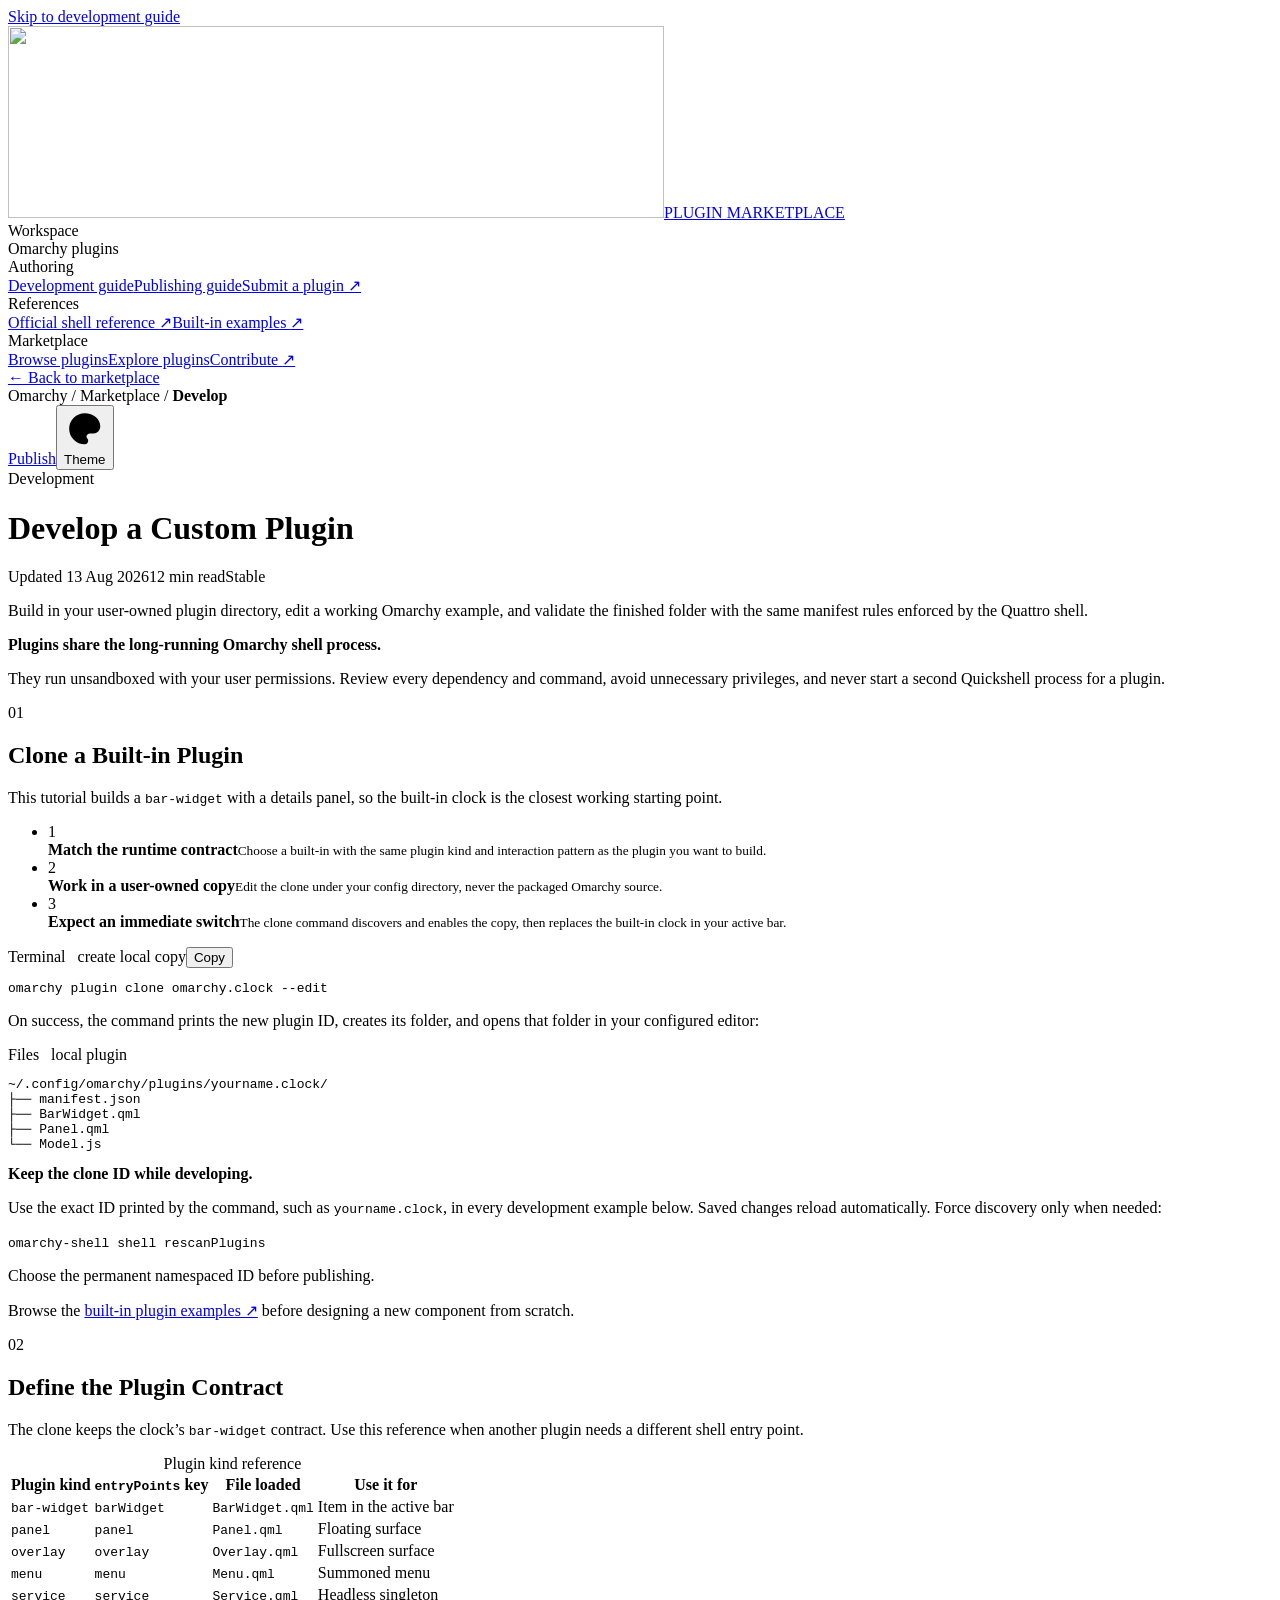
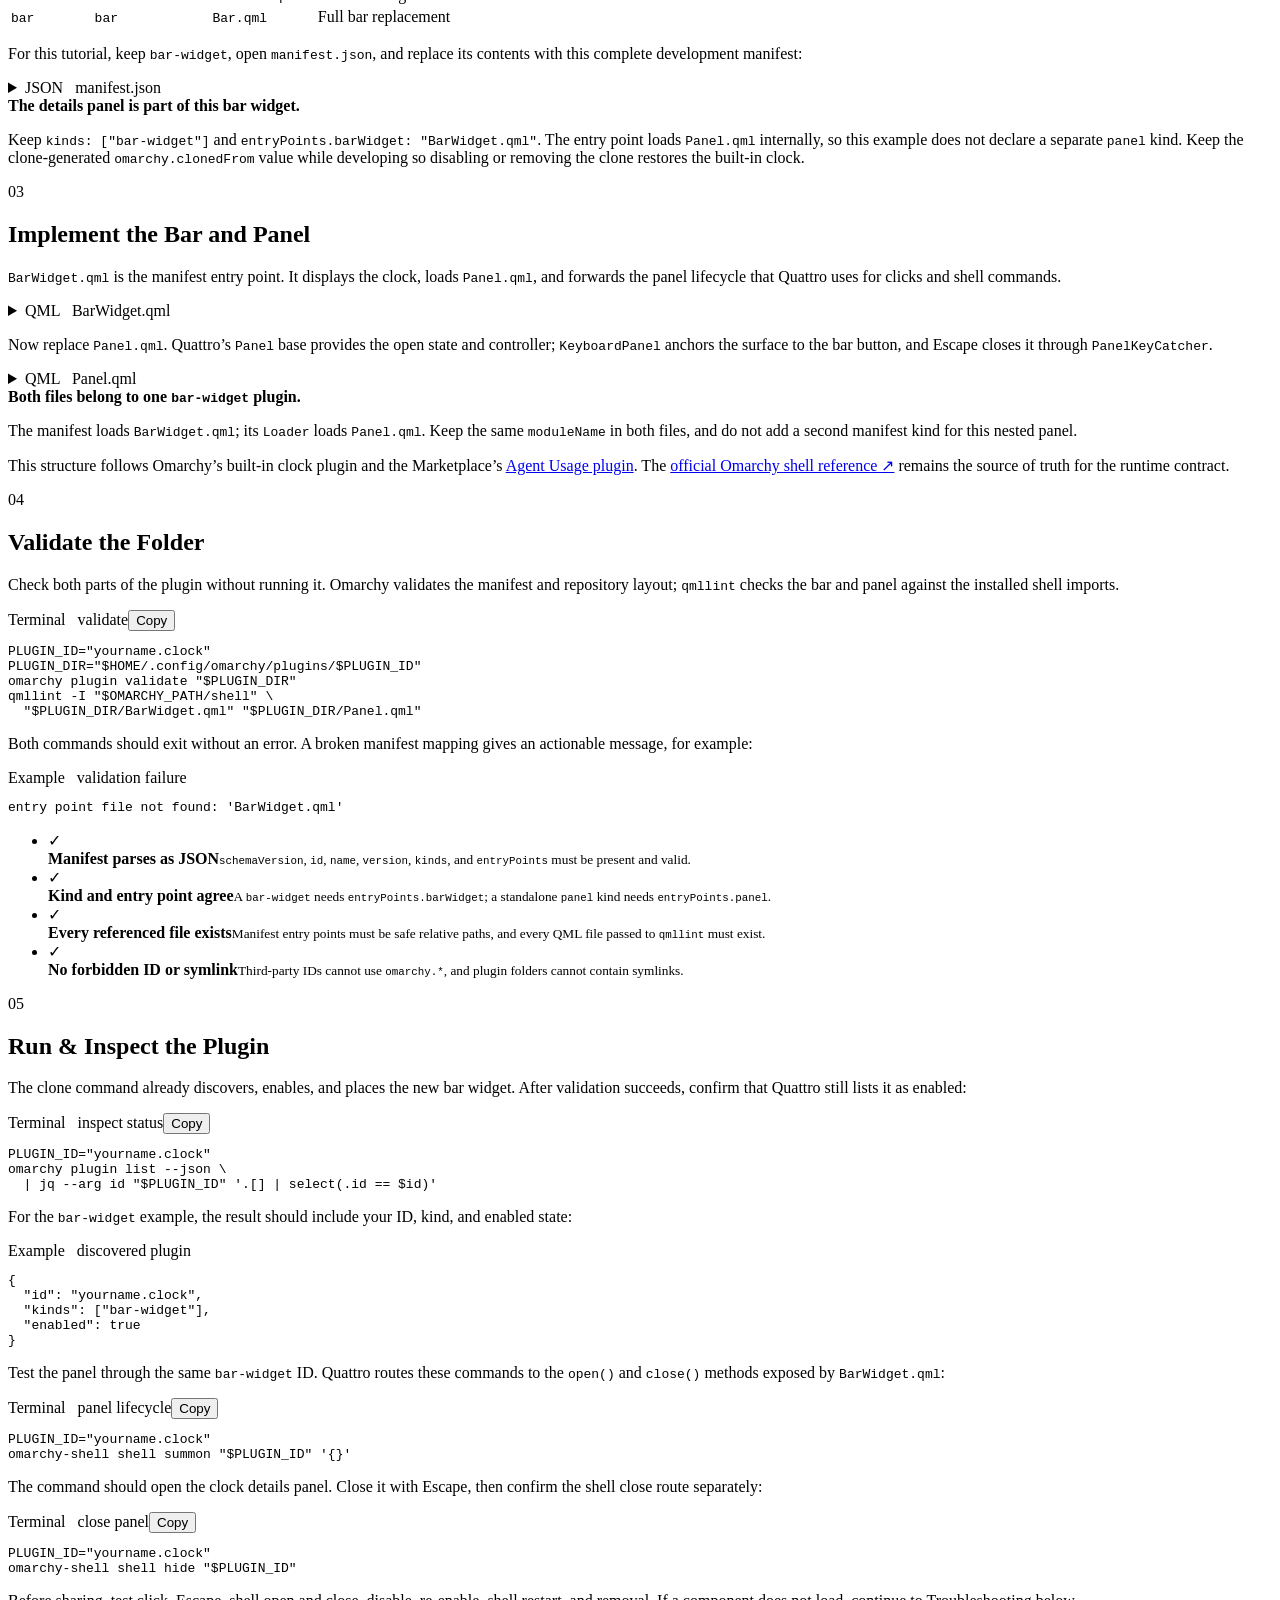
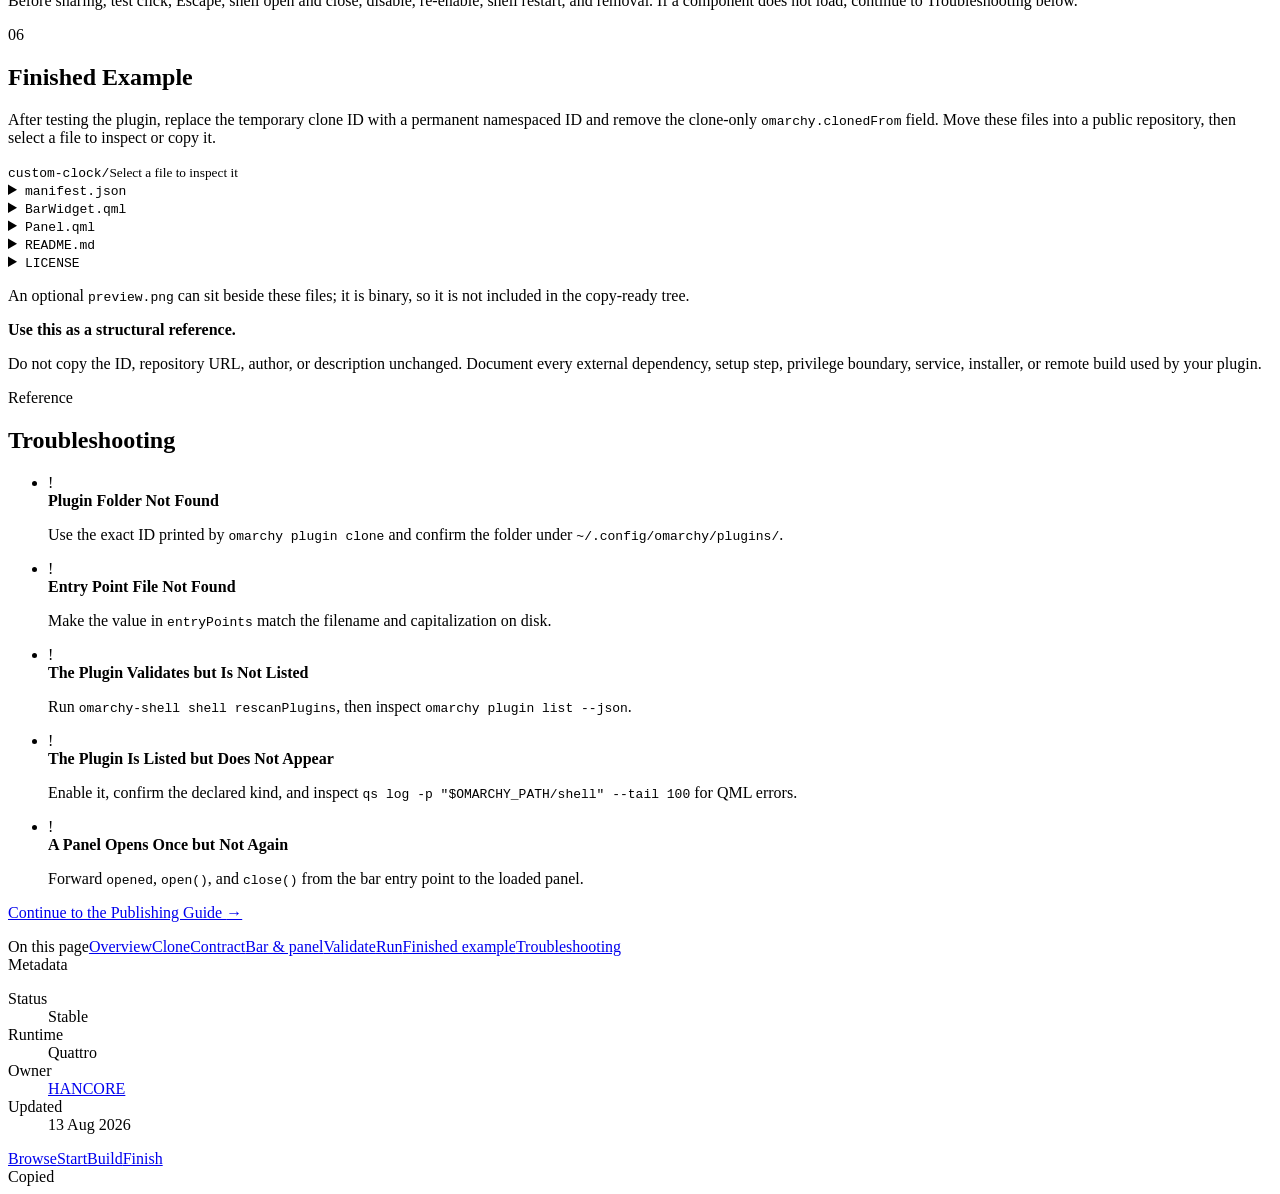
==== site/develop.html @ 77449db1 "Address review and validation issues for PR #13359" ====
<!doctype html>
<html lang="en" data-theme="dark">
  <head>
    <meta charset="UTF-8"><meta name="viewport" content="width=device-width, initial-scale=1.0">
    <meta name="description" content="Develop and test a custom Omarchy Quattro plugin locally.">
    <meta name="theme-color" content="#000000">
    <title>Develop a Plugin | Omarchy Plugins</title>
    <link rel="icon" href="favicon.svg?v=20260728-9" type="image/svg+xml"><link rel="stylesheet" href="assets/css/style.css?v=20261103-01">
    <script>(function(){var t=null;try{t=localStorage.getItem("omarchy-theme")}catch(e){}document.documentElement.dataset.theme=/^[a-z0-9-]{1,32}$/.test(t||"")?t:"dark";})();</script>
  </head>
  <body>
    <a class="skip-link" href="#main-content">Skip to development guide</a>
    <div class="app-shell">
      <aside class="left-sidebar">
        <div class="sidebar-brand">
          <a href="index.html" aria-label="Omarchy Plugin Marketplace home"><img src="assets/img/omarchy-wordmark.png" alt="" width="656" height="192"><span>PLUGIN MARKETPLACE</span></a>
        </div>
        <div class="sidebar-section"><span class="label">Workspace</span><div class="workspace-select"><span class="workspace-dot" aria-hidden="true"></span>Omarchy plugins</div></div>
        <div class="sidebar-group"><div class="sidebar-group-title">Authoring</div><a class="sidebar-link active" href="develop.html" aria-current="page">Development guide</a><a class="sidebar-link" href="publish.html">Publishing guide</a><a class="sidebar-link" href="https://github.com/omacom/omarchy-plugin-marketplace/issues/new?template=submit-plugin.yml" target="_blank" rel="noreferrer">Submit a plugin <span aria-hidden="true">↗</span></a></div>
        <div class="sidebar-group"><div class="sidebar-group-title">References</div><a class="sidebar-link" href="https://github.com/omacom/omarchy/blob/quattro/shell/README.md" target="_blank" rel="noreferrer">Official shell reference <span aria-hidden="true">↗</span></a><a class="sidebar-link" href="https://github.com/omacom/omarchy/tree/quattro/shell/plugins" target="_blank" rel="noreferrer">Built-in examples <span aria-hidden="true">↗</span></a></div>
        <div class="sidebar-group"><div class="sidebar-group-title">Marketplace</div><a class="sidebar-link" href="index.html#catalog">Browse plugins</a><a class="sidebar-link" href="explore.html">Explore plugins</a><a class="sidebar-link" href="https://github.com/omacom/omarchy-plugin-marketplace" target="_blank" rel="noreferrer">Contribute <span aria-hidden="true">↗</span></a></div>
        <div class="sidebar-bottom"><a class="sidebar-link" href="index.html">← Back to marketplace</a></div>
      </aside>
      <div class="center-panel">
        <header class="doc-topbar"><div class="crumbs"><span>Omarchy / Marketplace / </span><b>Develop</b></div><div class="top-actions"><a class="square-action desktop-only" href="publish.html">Publish</a><button class="square-action theme-toggle" type="button" aria-label="Choose color theme"><svg class="palette-icon" viewBox="0 0 24 24" aria-hidden="true"><path d="M12 3a9 9 0 1 0 0 18c1.2 0 2-.9 2-2 0-.5-.2-1-.5-1.3-.3-.4-.5-.8-.5-1.2 0-1 .9-1.8 2-1.8H17a4 4 0 0 0 4-4c0-4.4-4-7.7-9-7.7Z"/><circle cx="7.5" cy="11" r="1.3"/><circle cx="10.5" cy="7" r="1.3"/><circle cx="15" cy="7.5" r="1.3"/></svg><span class="theme-toggle-label">Theme</span></button></div></header>
        <main id="main-content" class="page-content development-guide" tabindex="-1">
          <header class="page-header" id="overview"><div class="page-eyebrow">Development</div><h1>Develop a Custom Plugin</h1><div class="page-meta"><span><time datetime="2026-08-13">Updated 13 Aug 2026</time></span><span>12 min read</span><span class="status"><i class="status-dot" aria-hidden="true"></i>Stable</span></div></header>
          <p class="intro">Build in your user-owned plugin directory, edit a working Omarchy example, and validate the finished folder with the same manifest rules enforced by the Quattro shell.</p>
          <div class="callout"><strong>Plugins share the long-running Omarchy shell process.</strong><p>They run unsandboxed with your user permissions. Review every dependency and command, avoid unnecessary privileges, and never start a second Quickshell process for a plugin.</p></div>

          <section class="docs-section" id="start"><span class="step-number">01</span><h2>Clone a Built-in Plugin</h2><p>This tutorial builds a <code class="inline-code" translate="no">bar-widget</code> with a details panel, so the built-in clock is the closest working starting point.</p>
            <ul class="check-list"><li><span aria-hidden="true">1</span><div><strong>Match the runtime contract</strong><small>Choose a built-in with the same plugin kind and interaction pattern as the plugin you want to build.</small></div></li><li><span aria-hidden="true">2</span><div><strong>Work in a user-owned copy</strong><small>Edit the clone under your config directory, never the packaged Omarchy source.</small></div></li><li><span aria-hidden="true">3</span><div><strong>Expect an immediate switch</strong><small>The clone command discovers and enables the copy, then replaces the built-in clock in your active bar.</small></div></li></ul>
            <div class="code-block"><div class="code-head"><span>Terminal &nbsp; create local copy</span><button class="copy-button" type="button" aria-label="Copy clone command" data-copy="omarchy plugin clone omarchy.clock --edit"><span>Copy</span></button></div><pre><code>omarchy plugin clone omarchy.clock --edit</code></pre></div>
            <p>On success, the command prints the new plugin ID, creates its folder, and opens that folder in your configured editor:</p>
            <div class="code-block"><div class="code-head"><span>Files &nbsp; local plugin</span></div><pre><code>~/.config/omarchy/plugins/yourname.clock/
├── manifest.json
├── BarWidget.qml
├── Panel.qml
└── Model.js</code></pre></div>
            <div class="callout"><strong>Keep the clone ID while developing.</strong><p>Use the exact ID printed by the command, such as <code class="inline-code" translate="no">yourname.clock</code>, in every development example below. Saved changes reload automatically. Force discovery only when needed:</p><code class="inline-code callout-command" translate="no" tabindex="0" role="region" aria-label="Plugin discovery command">omarchy-shell shell rescanPlugins</code><p>Choose the permanent namespaced ID before publishing.</p></div>
            <p class="official-reference">Browse the <a href="https://github.com/omacom/omarchy/tree/quattro/shell/plugins" target="_blank" rel="noreferrer">built-in plugin examples ↗</a> before designing a new component from scratch.</p>
          </section>

          <section class="docs-section" id="contract"><span class="step-number">02</span><h2>Define the Plugin Contract</h2><p>The clone keeps the clock’s <code class="inline-code" translate="no">bar-widget</code> contract. Use this reference when another plugin needs a different shell entry point.</p>
            <div class="kind-reference" tabindex="0" role="region" aria-labelledby="kind-reference-title">
              <table>
                <caption class="sr-only" id="kind-reference-title">Plugin kind reference</caption>
                <thead><tr><th scope="col">Plugin kind</th><th scope="col"><code>entryPoints</code> key</th><th scope="col">File loaded</th><th scope="col">Use it for</th></tr></thead>
                <tbody>
                  <tr><td><code>bar-widget</code></td><td><code>barWidget</code></td><td><code>BarWidget.qml</code></td><td>Item in the active bar</td></tr>
                  <tr><td><code>panel</code></td><td><code>panel</code></td><td><code>Panel.qml</code></td><td>Floating surface</td></tr>
                  <tr><td><code>overlay</code></td><td><code>overlay</code></td><td><code>Overlay.qml</code></td><td>Fullscreen surface</td></tr>
                  <tr><td><code>menu</code></td><td><code>menu</code></td><td><code>Menu.qml</code></td><td>Summoned menu</td></tr>
                  <tr><td><code>service</code></td><td><code>service</code></td><td><code>Service.qml</code></td><td>Headless singleton</td></tr>
                  <tr><td><code>bar</code></td><td><code>bar</code></td><td><code>Bar.qml</code></td><td>Full bar replacement</td></tr>
                </tbody>
              </table>
            </div>
            <p>For this tutorial, keep <code class="inline-code" translate="no">bar-widget</code>, open <code class="inline-code" translate="no">manifest.json</code>, and replace its contents with this complete development manifest:</p>
            <details class="manifest-reference development-example">
              <summary><span>JSON &nbsp; manifest.json</span></summary>
              <div class="code-block"><div class="code-head"><span>JSON &nbsp; manifest.json</span><button class="copy-button" type="button" aria-label="Copy development manifest.json" data-copy='{"schemaVersion":1,"id":"yourname.clock","name":"Custom Clock","version":"1.0.0","author":"Your name","license":"MIT","description":"A small clock with a details panel for the Omarchy bar.","kinds":["bar-widget"],"entryPoints":{"barWidget":"BarWidget.qml"},"barWidget":{"displayName":"Custom Clock","category":"Time","allowMultiple":false,"defaultSection":"center"},"omarchy":{"clonedFrom":"omarchy.clock"}}'><span>Copy</span></button></div><pre><code>{
  <span class="syntax-key">"schemaVersion"</span>: <span class="syntax-number">1</span>,
  <span class="syntax-key">"id"</span>: <span class="syntax-string">"yourname.clock"</span>,
  <span class="syntax-key">"name"</span>: <span class="syntax-string">"Custom Clock"</span>,
  <span class="syntax-key">"version"</span>: <span class="syntax-string">"1.0.0"</span>,
  <span class="syntax-key">"author"</span>: <span class="syntax-string">"Your name"</span>,
  <span class="syntax-key">"license"</span>: <span class="syntax-string">"MIT"</span>,
  <span class="syntax-key">"description"</span>: <span class="syntax-string">"A small clock with a details panel for the Omarchy bar."</span>,
  <span class="syntax-key">"kinds"</span>: [<span class="syntax-string">"bar-widget"</span>],
  <span class="syntax-key">"entryPoints"</span>: { <span class="syntax-key">"barWidget"</span>: <span class="syntax-string">"BarWidget.qml"</span> },
  <span class="syntax-key">"barWidget"</span>: {
    <span class="syntax-key">"displayName"</span>: <span class="syntax-string">"Custom Clock"</span>,
    <span class="syntax-key">"category"</span>: <span class="syntax-string">"Time"</span>,
    <span class="syntax-key">"allowMultiple"</span>: <span class="syntax-number">false</span>,
    <span class="syntax-key">"defaultSection"</span>: <span class="syntax-string">"center"</span>
  },
  <span class="syntax-key">"omarchy"</span>: { <span class="syntax-key">"clonedFrom"</span>: <span class="syntax-string">"omarchy.clock"</span> }
}</code></pre></div>
            </details>
            <div class="callout"><strong>The details panel is part of this bar widget.</strong><p>Keep <code class="inline-code" translate="no">kinds: ["bar-widget"]</code> and <code class="inline-code" translate="no">entryPoints.barWidget: "BarWidget.qml"</code>. The entry point loads <code class="inline-code" translate="no">Panel.qml</code> internally, so this example does not declare a separate <code class="inline-code" translate="no">panel</code> kind. Keep the clone-generated <code class="inline-code" translate="no">omarchy.clonedFrom</code> value while developing so disabling or removing the clone restores the built-in clock.</p></div>
          </section>

          <section class="docs-section" id="entry-point"><span class="step-number">03</span><h2>Implement the Bar and Panel</h2><p><code class="inline-code" translate="no">BarWidget.qml</code> is the manifest entry point. It displays the clock, loads <code class="inline-code" translate="no">Panel.qml</code>, and forwards the panel lifecycle that Quattro uses for clicks and shell commands.</p>
            <details class="manifest-reference development-example">
              <summary><span>QML &nbsp; BarWidget.qml</span></summary>
              <div class="code-block"><div class="code-head"><span>QML &nbsp; BarWidget.qml</span><button class="copy-button" type="button" aria-label="Copy development BarWidget.qml" data-copy='import QtQuick&#10;import Quickshell&#10;import qs.Ui&#10;&#10;BarWidget {&#10;  id: root&#10;  moduleName: &quot;yourname.clock&quot;&#10;&#10;  readonly property bool opened: panelLoader.item&#10;    ? panelLoader.item.opened === true&#10;    : false&#10;  readonly property bool popoutSwitchClosing: panelLoader.item&#10;    ? panelLoader.item.popoutSwitchClosing === true&#10;    : false&#10;&#10;  function open() {&#10;    if (panelLoader.item) panelLoader.item.open()&#10;  }&#10;&#10;  function close() {&#10;    if (panelLoader.item) panelLoader.item.close()&#10;  }&#10;&#10;  function toggle() {&#10;    if (panelLoader.item) panelLoader.item.toggle()&#10;  }&#10;&#10;  function closeForPopoutSwitch() {&#10;    if (panelLoader.item) panelLoader.item.closeForPopoutSwitch()&#10;  }&#10;&#10;  function injectPanel() {&#10;    if (!panelLoader.item) return&#10;    panelLoader.item.bar = root.bar&#10;    panelLoader.item.anchorItem = button&#10;    panelLoader.item.hostWidget = root&#10;  }&#10;&#10;  implicitWidth: button.implicitWidth&#10;  implicitHeight: button.implicitHeight&#10;&#10;  onBarChanged: injectPanel()&#10;&#10;  SystemClock {&#10;    id: clock&#10;    precision: SystemClock.Minutes&#10;  }&#10;&#10;  Loader {&#10;    id: panelLoader&#10;    active: true&#10;    source: Qt.resolvedUrl(&quot;Panel.qml&quot;)&#10;    visible: false&#10;    onLoaded: {&#10;      root.injectPanel()&#10;      Qt.callLater(root.injectPanel)&#10;    }&#10;  }&#10;&#10;  WidgetButton {&#10;    id: button&#10;    anchors.fill: parent&#10;    bar: root.bar&#10;    text: Qt.formatTime(clock.date, &quot;HH:mm&quot;)&#10;    tooltipText: &quot;Open Custom Clock&quot;&#10;    onPressed: function(buttonCode) {&#10;      if (buttonCode === Qt.LeftButton) root.toggle()&#10;    }&#10;  }&#10;}'><span>Copy</span></button></div><pre><code><span class="syntax-key">import</span> QtQuick
<span class="syntax-key">import</span> Quickshell
<span class="syntax-key">import</span> qs.Ui

BarWidget {
  id: root
  moduleName: <span class="syntax-string">&quot;yourname.clock&quot;</span>

  <span class="syntax-key">readonly</span> <span class="syntax-key">property</span> bool opened: panelLoader.item
    ? panelLoader.item.opened === <span class="syntax-key">true</span>
    : <span class="syntax-key">false</span>
  <span class="syntax-key">readonly</span> <span class="syntax-key">property</span> bool popoutSwitchClosing: panelLoader.item
    ? panelLoader.item.popoutSwitchClosing === <span class="syntax-key">true</span>
    : <span class="syntax-key">false</span>

  <span class="syntax-key">function</span> open() {
    <span class="syntax-key">if</span> (panelLoader.item) panelLoader.item.open()
  }

  <span class="syntax-key">function</span> close() {
    <span class="syntax-key">if</span> (panelLoader.item) panelLoader.item.close()
  }

  <span class="syntax-key">function</span> toggle() {
    <span class="syntax-key">if</span> (panelLoader.item) panelLoader.item.toggle()
  }

  <span class="syntax-key">function</span> closeForPopoutSwitch() {
    <span class="syntax-key">if</span> (panelLoader.item) panelLoader.item.closeForPopoutSwitch()
  }

  <span class="syntax-key">function</span> injectPanel() {
    <span class="syntax-key">if</span> (!panelLoader.item) <span class="syntax-key">return</span>
    panelLoader.item.bar = root.bar
    panelLoader.item.anchorItem = button
    panelLoader.item.hostWidget = root
  }

  implicitWidth: button.implicitWidth
  implicitHeight: button.implicitHeight

  onBarChanged: injectPanel()

  SystemClock {
    id: clock
    precision: SystemClock.Minutes
  }

  Loader {
    id: panelLoader
    active: <span class="syntax-key">true</span>
    source: Qt.resolvedUrl(<span class="syntax-string">&quot;Panel.qml&quot;</span>)
    visible: <span class="syntax-key">false</span>
    onLoaded: {
      root.injectPanel()
      Qt.callLater(root.injectPanel)
    }
  }

  WidgetButton {
    id: button
    anchors.fill: parent
    bar: root.bar
    text: Qt.formatTime(clock.date, <span class="syntax-string">&quot;HH:mm&quot;</span>)
    tooltipText: <span class="syntax-string">&quot;Open Custom Clock&quot;</span>
    onPressed: <span class="syntax-key">function</span>(buttonCode) {
      <span class="syntax-key">if</span> (buttonCode === Qt.LeftButton) root.toggle()
    }
  }
}
</code></pre></div>
            </details>
            <p>Now replace <code class="inline-code" translate="no">Panel.qml</code>. Quattro’s <code class="inline-code" translate="no">Panel</code> base provides the open state and controller; <code class="inline-code" translate="no">KeyboardPanel</code> anchors the surface to the bar button, and Escape closes it through <code class="inline-code" translate="no">PanelKeyCatcher</code>.</p>
            <details class="manifest-reference development-example">
              <summary><span>QML &nbsp; Panel.qml</span></summary>
              <div class="code-block"><div class="code-head"><span>QML &nbsp; Panel.qml</span><button class="copy-button" type="button" aria-label="Copy development Panel.qml" data-copy='import QtQuick&#10;import Quickshell&#10;import qs.Commons&#10;import qs.Ui&#10;&#10;Panel {&#10;  id: root&#10;  moduleName: &quot;yourname.clock&quot;&#10;  manageIpc: false&#10;&#10;  property var anchorItem: null&#10;  property var hostWidget: null&#10;&#10;  function open() {&#10;    root.controller.show()&#10;  }&#10;&#10;  function close() {&#10;    root.controller.hide()&#10;  }&#10;&#10;  function switchPanel(direction) {&#10;    if (root.bar &amp;&amp; typeof root.bar.switchPanelFrom === &quot;function&quot;)&#10;      return root.bar.switchPanelFrom(root.hostWidget || root, direction)&#10;    return false&#10;  }&#10;&#10;  SystemClock {&#10;    id: clock&#10;    precision: SystemClock.Minutes&#10;  }&#10;&#10;  KeyboardPanel {&#10;    id: panel&#10;    anchorItem: root.anchorItem&#10;    owner: root.hostWidget || root&#10;    bar: root.bar&#10;    open: root.opened&#10;    focusTarget: keyCatcher&#10;    contentWidth: panel.fittedContentWidth(Style.space(240))&#10;    contentHeight: panel.fittedContentHeight(content.implicitHeight)&#10;&#10;    PanelKeyCatcher {&#10;      id: keyCatcher&#10;      anchors.fill: parent&#10;      onCloseRequested: root.close()&#10;      onTabRequested: function(direction) { root.switchPanel(direction) }&#10;&#10;      Column {&#10;        id: content&#10;        width: parent.width&#10;        spacing: Style.space(8)&#10;&#10;        Text {&#10;          width: parent.width&#10;          text: Qt.formatDateTime(clock.date, &quot;dddd, d MMMM yyyy&quot;)&#10;          color: root.barForeground&#10;          font.family: root.bar ? root.bar.fontFamily : Style.font.family&#10;          font.pixelSize: Style.font.subtitle&#10;          font.bold: true&#10;          wrapMode: Text.WordWrap&#10;        }&#10;&#10;        Text {&#10;          width: parent.width&#10;          text: Qt.formatTime(clock.date, &quot;HH:mm&quot;)&#10;          color: root.barForeground&#10;          font.family: root.bar ? root.bar.fontFamily : Style.font.family&#10;          font.pixelSize: Style.font.displayLarge&#10;        }&#10;      }&#10;    }&#10;  }&#10;}'><span>Copy</span></button></div><pre><code><span class="syntax-key">import</span> QtQuick
<span class="syntax-key">import</span> Quickshell
<span class="syntax-key">import</span> qs.Commons
<span class="syntax-key">import</span> qs.Ui

Panel {
  id: root
  moduleName: <span class="syntax-string">&quot;yourname.clock&quot;</span>
  manageIpc: <span class="syntax-key">false</span>

  <span class="syntax-key">property</span> var anchorItem: <span class="syntax-key">null</span>
  <span class="syntax-key">property</span> var hostWidget: <span class="syntax-key">null</span>

  <span class="syntax-key">function</span> open() {
    root.controller.show()
  }

  <span class="syntax-key">function</span> close() {
    root.controller.hide()
  }

  <span class="syntax-key">function</span> switchPanel(direction) {
    <span class="syntax-key">if</span> (root.bar &amp;&amp; typeof root.bar.switchPanelFrom === <span class="syntax-string">&quot;function&quot;</span>)
      <span class="syntax-key">return</span> root.bar.switchPanelFrom(root.hostWidget || root, direction)
    <span class="syntax-key">return</span> <span class="syntax-key">false</span>
  }

  SystemClock {
    id: clock
    precision: SystemClock.Minutes
  }

  KeyboardPanel {
    id: panel
    anchorItem: root.anchorItem
    owner: root.hostWidget || root
    bar: root.bar
    open: root.opened
    focusTarget: keyCatcher
    contentWidth: panel.fittedContentWidth(Style.space(<span class="syntax-number">240</span>))
    contentHeight: panel.fittedContentHeight(content.implicitHeight)

    PanelKeyCatcher {
      id: keyCatcher
      anchors.fill: parent
      onCloseRequested: root.close()
      onTabRequested: <span class="syntax-key">function</span>(direction) { root.switchPanel(direction) }

      Column {
        id: content
        width: parent.width
        spacing: Style.space(<span class="syntax-number">8</span>)

        Text {
          width: parent.width
          text: Qt.formatDateTime(clock.date, <span class="syntax-string">&quot;dddd, d MMMM yyyy&quot;</span>)
          color: root.barForeground
          font.family: root.bar ? root.bar.fontFamily : Style.font.family
          font.pixelSize: Style.font.subtitle
          font.bold: <span class="syntax-key">true</span>
          wrapMode: Text.WordWrap
        }

        Text {
          width: parent.width
          text: Qt.formatTime(clock.date, <span class="syntax-string">&quot;HH:mm&quot;</span>)
          color: root.barForeground
          font.family: root.bar ? root.bar.fontFamily : Style.font.family
          font.pixelSize: Style.font.displayLarge
        }
      }
    }
  }
}
</code></pre></div>
            </details>
            <div class="callout"><strong>Both files belong to one <code class="inline-code" translate="no">bar-widget</code> plugin.</strong><p>The manifest loads <code class="inline-code" translate="no">BarWidget.qml</code>; its <code class="inline-code" translate="no">Loader</code> loads <code class="inline-code" translate="no">Panel.qml</code>. Keep the same <code class="inline-code" translate="no">moduleName</code> in both files, and do not add a second manifest kind for this nested panel.</p></div>
            <p class="official-reference">This structure follows Omarchy’s built-in clock plugin and the Marketplace’s <a href="plugin.html?id=robzolkos.agent-usage">Agent Usage plugin</a>. The <a href="https://github.com/omacom/omarchy/blob/quattro/shell/README.md" target="_blank" rel="noreferrer">official Omarchy shell reference ↗</a> remains the source of truth for the runtime contract.</p>
          </section>

          <section class="docs-section" id="validate"><span class="step-number">04</span><h2>Validate the Folder</h2><p>Check both parts of the plugin without running it. Omarchy validates the manifest and repository layout; <code class="inline-code" translate="no">qmllint</code> checks the bar and panel against the installed shell imports.</p>
            <div class="code-block"><div class="code-head"><span>Terminal &nbsp; validate</span><button class="copy-button" type="button" aria-label="Copy validation commands" data-copy='PLUGIN_ID="yourname.clock"&#10;PLUGIN_DIR="$HOME/.config/omarchy/plugins/$PLUGIN_ID"&#10;omarchy plugin validate "$PLUGIN_DIR"&#10;qmllint -I "$OMARCHY_PATH/shell" "$PLUGIN_DIR/BarWidget.qml" "$PLUGIN_DIR/Panel.qml"'><span>Copy</span></button></div><pre><code>PLUGIN_ID="yourname.clock"
PLUGIN_DIR="$HOME/.config/omarchy/plugins/$PLUGIN_ID"
omarchy plugin validate "$PLUGIN_DIR"
qmllint -I "$OMARCHY_PATH/shell" \
  "$PLUGIN_DIR/BarWidget.qml" "$PLUGIN_DIR/Panel.qml"</code></pre></div>
            <p>Both commands should exit without an error. A broken manifest mapping gives an actionable message, for example:</p>
            <div class="code-block"><div class="code-head"><span>Example &nbsp; validation failure</span></div><pre><code>entry point file not found: 'BarWidget.qml'</code></pre></div>
            <ul class="check-list"><li><span aria-hidden="true">✓</span><div><strong>Manifest parses as JSON</strong><small><code class="inline-code" translate="no">schemaVersion</code>, <code class="inline-code" translate="no">id</code>, <code class="inline-code" translate="no">name</code>, <code class="inline-code" translate="no">version</code>, <code class="inline-code" translate="no">kinds</code>, and <code class="inline-code" translate="no">entryPoints</code> must be present and valid.</small></div></li><li><span aria-hidden="true">✓</span><div><strong>Kind and entry point agree</strong><small>A <code class="inline-code" translate="no">bar-widget</code> needs <code class="inline-code" translate="no">entryPoints.barWidget</code>; a standalone <code class="inline-code" translate="no">panel</code> kind needs <code class="inline-code" translate="no">entryPoints.panel</code>.</small></div></li><li><span aria-hidden="true">✓</span><div><strong>Every referenced file exists</strong><small>Manifest entry points must be safe relative paths, and every QML file passed to <code class="inline-code" translate="no">qmllint</code> must exist.</small></div></li><li><span aria-hidden="true">✓</span><div><strong>No forbidden ID or symlink</strong><small>Third-party IDs cannot use <code class="inline-code" translate="no">omarchy.*</code>, and plugin folders cannot contain symlinks.</small></div></li></ul>
          </section>

          <section class="docs-section" id="run"><span class="step-number">05</span><h2>Run &amp; Inspect the Plugin</h2><p>The clone command already discovers, enables, and places the new bar widget. After validation succeeds, confirm that Quattro still lists it as enabled:</p>
            <div class="code-block"><div class="code-head"><span>Terminal &nbsp; inspect status</span><button class="copy-button" type="button" aria-label="Copy plugin status command" data-copy='PLUGIN_ID="yourname.clock"&#10;omarchy plugin list --json | jq --arg id "$PLUGIN_ID" &#39;.[] | select(.id == $id)&#39;'><span>Copy</span></button></div><pre><code>PLUGIN_ID="yourname.clock"
omarchy plugin list --json \
  | jq --arg id "$PLUGIN_ID" '.[] | select(.id == $id)'</code></pre></div>
            <p>For the <code class="inline-code" translate="no">bar-widget</code> example, the result should include your ID, kind, and enabled state:</p>
            <div class="code-block"><div class="code-head"><span>Example &nbsp; discovered plugin</span></div><pre><code>{
  <span class="syntax-key">"id"</span>: <span class="syntax-string">"yourname.clock"</span>,
  <span class="syntax-key">"kinds"</span>: [<span class="syntax-string">"bar-widget"</span>],
  <span class="syntax-key">"enabled"</span>: <span class="syntax-number">true</span>
}</code></pre></div>
            <p>Test the panel through the same <code class="inline-code" translate="no">bar-widget</code> ID. Quattro routes these commands to the <code class="inline-code" translate="no">open()</code> and <code class="inline-code" translate="no">close()</code> methods exposed by <code class="inline-code" translate="no">BarWidget.qml</code>:</p>
            <div class="code-block"><div class="code-head"><span>Terminal &nbsp; panel lifecycle</span><button class="copy-button" type="button" aria-label="Copy panel open command" data-copy='PLUGIN_ID="yourname.clock"&#10;omarchy-shell shell summon "$PLUGIN_ID" "{}"'><span>Copy</span></button></div><pre><code>PLUGIN_ID="yourname.clock"
omarchy-shell shell summon "$PLUGIN_ID" '{}'</code></pre></div>
            <p>The command should open the clock details panel. Close it with Escape, then confirm the shell close route separately:</p>
            <div class="code-block"><div class="code-head"><span>Terminal &nbsp; close panel</span><button class="copy-button" type="button" aria-label="Copy panel close command" data-copy='PLUGIN_ID="yourname.clock"&#10;omarchy-shell shell hide "$PLUGIN_ID"'><span>Copy</span></button></div><pre><code>PLUGIN_ID="yourname.clock"
omarchy-shell shell hide "$PLUGIN_ID"</code></pre></div>
            <p>Before sharing, test click, Escape, shell open and close, disable, re-enable, shell restart, and removal. If a component does not load, continue to Troubleshooting below.</p>
          </section>

          <section class="docs-section" id="finished"><span class="step-number">06</span><h2>Finished Example</h2><p>After testing the plugin, replace the temporary clone ID with a permanent namespaced ID and remove the clone-only <code class="inline-code" translate="no">omarchy.clonedFrom</code> field. Move these files into a public repository, then select a file to inspect or copy it.</p>
            <div class="example-file-tree" role="group" aria-label="Finished custom clock repository files">
              <div class="example-tree-root"><code>custom-clock/</code><small>Select a file to inspect it</small></div>
              <details class="manifest-reference example-file">
                <summary><span><span class="tree-branch" aria-hidden="true"></span><code>manifest.json</code></span></summary>
                <div class="code-block"><div class="code-head"><span>JSON &nbsp; manifest.json</span><button class="copy-button" type="button" aria-label="Copy finished manifest.json" data-copy='{&#10;  &quot;schemaVersion&quot;: 1,&#10;  &quot;id&quot;: &quot;io.github.yourname.custom-clock&quot;,&#10;  &quot;name&quot;: &quot;Custom Clock&quot;,&#10;  &quot;version&quot;: &quot;1.0.0&quot;,&#10;  &quot;author&quot;: &quot;Your name&quot;,&#10;  &quot;license&quot;: &quot;MIT&quot;,&#10;  &quot;description&quot;: &quot;A small clock with a details panel for the Omarchy bar.&quot;,&#10;  &quot;kinds&quot;: [&quot;bar-widget&quot;],&#10;  &quot;entryPoints&quot;: { &quot;barWidget&quot;: &quot;BarWidget.qml&quot; },&#10;  &quot;barWidget&quot;: {&#10;    &quot;displayName&quot;: &quot;Custom Clock&quot;,&#10;    &quot;category&quot;: &quot;Time&quot;,&#10;    &quot;allowMultiple&quot;: false,&#10;    &quot;defaultSection&quot;: &quot;center&quot;&#10;  }&#10;}'><span>Copy</span></button></div><pre><code>{
  <span class="syntax-key">&quot;schemaVersion&quot;</span>: <span class="syntax-number">1</span>,
  <span class="syntax-key">&quot;id&quot;</span>: <span class="syntax-string">&quot;io.github.yourname.custom-clock&quot;</span>,
  <span class="syntax-key">&quot;name&quot;</span>: <span class="syntax-string">&quot;Custom Clock&quot;</span>,
  <span class="syntax-key">&quot;version&quot;</span>: <span class="syntax-string">&quot;1.0.0&quot;</span>,
  <span class="syntax-key">&quot;author&quot;</span>: <span class="syntax-string">&quot;Your name&quot;</span>,
  <span class="syntax-key">&quot;license&quot;</span>: <span class="syntax-string">&quot;MIT&quot;</span>,
  <span class="syntax-key">&quot;description&quot;</span>: <span class="syntax-string">&quot;A small clock with a details panel for the Omarchy bar.&quot;</span>,
  <span class="syntax-key">&quot;kinds&quot;</span>: [
    <span class="syntax-string">&quot;bar-widget&quot;</span>
  ],
  <span class="syntax-key">&quot;entryPoints&quot;</span>: {
    <span class="syntax-key">&quot;barWidget&quot;</span>: <span class="syntax-string">&quot;BarWidget.qml&quot;</span>
  },
  <span class="syntax-key">&quot;barWidget&quot;</span>: {
    <span class="syntax-key">&quot;displayName&quot;</span>: <span class="syntax-string">&quot;Custom Clock&quot;</span>,
    <span class="syntax-key">&quot;category&quot;</span>: <span class="syntax-string">&quot;Time&quot;</span>,
    <span class="syntax-key">&quot;allowMultiple&quot;</span>: <span class="syntax-number">false</span>,
    <span class="syntax-key">&quot;defaultSection&quot;</span>: <span class="syntax-string">&quot;center&quot;</span>
  }
}</code></pre></div>
              </details>
              <details class="manifest-reference example-file">
                <summary><span><span class="tree-branch" aria-hidden="true"></span><code>BarWidget.qml</code></span></summary>
                <div class="code-block"><div class="code-head"><span>QML &nbsp; BarWidget.qml</span><button class="copy-button" type="button" aria-label="Copy finished BarWidget.qml" data-copy='import QtQuick&#10;import Quickshell&#10;import qs.Ui&#10;&#10;BarWidget {&#10;  id: root&#10;  moduleName: &quot;io.github.yourname.custom-clock&quot;&#10;&#10;  readonly property bool opened: panelLoader.item&#10;    ? panelLoader.item.opened === true&#10;    : false&#10;  readonly property bool popoutSwitchClosing: panelLoader.item&#10;    ? panelLoader.item.popoutSwitchClosing === true&#10;    : false&#10;&#10;  function open() {&#10;    if (panelLoader.item) panelLoader.item.open()&#10;  }&#10;&#10;  function close() {&#10;    if (panelLoader.item) panelLoader.item.close()&#10;  }&#10;&#10;  function toggle() {&#10;    if (panelLoader.item) panelLoader.item.toggle()&#10;  }&#10;&#10;  function closeForPopoutSwitch() {&#10;    if (panelLoader.item) panelLoader.item.closeForPopoutSwitch()&#10;  }&#10;&#10;  function injectPanel() {&#10;    if (!panelLoader.item) return&#10;    panelLoader.item.bar = root.bar&#10;    panelLoader.item.anchorItem = button&#10;    panelLoader.item.hostWidget = root&#10;  }&#10;&#10;  implicitWidth: button.implicitWidth&#10;  implicitHeight: button.implicitHeight&#10;&#10;  onBarChanged: injectPanel()&#10;&#10;  SystemClock {&#10;    id: clock&#10;    precision: SystemClock.Minutes&#10;  }&#10;&#10;  Loader {&#10;    id: panelLoader&#10;    active: true&#10;    source: Qt.resolvedUrl(&quot;Panel.qml&quot;)&#10;    visible: false&#10;    onLoaded: {&#10;      root.injectPanel()&#10;      Qt.callLater(root.injectPanel)&#10;    }&#10;  }&#10;&#10;  WidgetButton {&#10;    id: button&#10;    anchors.fill: parent&#10;    bar: root.bar&#10;    text: Qt.formatTime(clock.date, &quot;HH:mm&quot;)&#10;    tooltipText: &quot;Open Custom Clock&quot;&#10;    onPressed: function(buttonCode) {&#10;      if (buttonCode === Qt.LeftButton) root.toggle()&#10;    }&#10;  }&#10;}'><span>Copy</span></button></div><pre><code><span class="syntax-key">import</span> QtQuick
<span class="syntax-key">import</span> Quickshell
<span class="syntax-key">import</span> qs.Ui

BarWidget {
  id: root
  moduleName: <span class="syntax-string">&quot;io.github.yourname.custom-clock&quot;</span>

  <span class="syntax-key">readonly</span> <span class="syntax-key">property</span> bool opened: panelLoader.item
    ? panelLoader.item.opened === <span class="syntax-key">true</span>
    : <span class="syntax-key">false</span>
  <span class="syntax-key">readonly</span> <span class="syntax-key">property</span> bool popoutSwitchClosing: panelLoader.item
    ? panelLoader.item.popoutSwitchClosing === <span class="syntax-key">true</span>
    : <span class="syntax-key">false</span>

  <span class="syntax-key">function</span> open() {
    <span class="syntax-key">if</span> (panelLoader.item) panelLoader.item.open()
  }

  <span class="syntax-key">function</span> close() {
    <span class="syntax-key">if</span> (panelLoader.item) panelLoader.item.close()
  }

  <span class="syntax-key">function</span> toggle() {
    <span class="syntax-key">if</span> (panelLoader.item) panelLoader.item.toggle()
  }

  <span class="syntax-key">function</span> closeForPopoutSwitch() {
    <span class="syntax-key">if</span> (panelLoader.item) panelLoader.item.closeForPopoutSwitch()
  }

  <span class="syntax-key">function</span> injectPanel() {
    <span class="syntax-key">if</span> (!panelLoader.item) <span class="syntax-key">return</span>
    panelLoader.item.bar = root.bar
    panelLoader.item.anchorItem = button
    panelLoader.item.hostWidget = root
  }

  implicitWidth: button.implicitWidth
  implicitHeight: button.implicitHeight

  onBarChanged: injectPanel()

  SystemClock {
    id: clock
    precision: SystemClock.Minutes
  }

  Loader {
    id: panelLoader
    active: <span class="syntax-key">true</span>
    source: Qt.resolvedUrl(<span class="syntax-string">&quot;Panel.qml&quot;</span>)
    visible: <span class="syntax-key">false</span>
    onLoaded: {
      root.injectPanel()
      Qt.callLater(root.injectPanel)
    }
  }

  WidgetButton {
    id: button
    anchors.fill: parent
    bar: root.bar
    text: Qt.formatTime(clock.date, <span class="syntax-string">&quot;HH:mm&quot;</span>)
    tooltipText: <span class="syntax-string">&quot;Open Custom Clock&quot;</span>
    onPressed: <span class="syntax-key">function</span>(buttonCode) {
      <span class="syntax-key">if</span> (buttonCode === Qt.LeftButton) root.toggle()
    }
  }
}
</code></pre></div>
              </details>
              <details class="manifest-reference example-file">
                <summary><span><span class="tree-branch" aria-hidden="true"></span><code>Panel.qml</code></span></summary>
                <div class="code-block"><div class="code-head"><span>QML &nbsp; Panel.qml</span><button class="copy-button" type="button" aria-label="Copy finished Panel.qml" data-copy='import QtQuick&#10;import Quickshell&#10;import qs.Commons&#10;import qs.Ui&#10;&#10;Panel {&#10;  id: root&#10;  moduleName: &quot;io.github.yourname.custom-clock&quot;&#10;  manageIpc: false&#10;&#10;  property var anchorItem: null&#10;  property var hostWidget: null&#10;&#10;  function open() {&#10;    root.controller.show()&#10;  }&#10;&#10;  function close() {&#10;    root.controller.hide()&#10;  }&#10;&#10;  function switchPanel(direction) {&#10;    if (root.bar &amp;&amp; typeof root.bar.switchPanelFrom === &quot;function&quot;)&#10;      return root.bar.switchPanelFrom(root.hostWidget || root, direction)&#10;    return false&#10;  }&#10;&#10;  SystemClock {&#10;    id: clock&#10;    precision: SystemClock.Minutes&#10;  }&#10;&#10;  KeyboardPanel {&#10;    id: panel&#10;    anchorItem: root.anchorItem&#10;    owner: root.hostWidget || root&#10;    bar: root.bar&#10;    open: root.opened&#10;    focusTarget: keyCatcher&#10;    contentWidth: panel.fittedContentWidth(Style.space(240))&#10;    contentHeight: panel.fittedContentHeight(content.implicitHeight)&#10;&#10;    PanelKeyCatcher {&#10;      id: keyCatcher&#10;      anchors.fill: parent&#10;      onCloseRequested: root.close()&#10;      onTabRequested: function(direction) { root.switchPanel(direction) }&#10;&#10;      Column {&#10;        id: content&#10;        width: parent.width&#10;        spacing: Style.space(8)&#10;&#10;        Text {&#10;          width: parent.width&#10;          text: Qt.formatDateTime(clock.date, &quot;dddd, d MMMM yyyy&quot;)&#10;          color: root.barForeground&#10;          font.family: root.bar ? root.bar.fontFamily : Style.font.family&#10;          font.pixelSize: Style.font.subtitle&#10;          font.bold: true&#10;          wrapMode: Text.WordWrap&#10;        }&#10;&#10;        Text {&#10;          width: parent.width&#10;          text: Qt.formatTime(clock.date, &quot;HH:mm&quot;)&#10;          color: root.barForeground&#10;          font.family: root.bar ? root.bar.fontFamily : Style.font.family&#10;          font.pixelSize: Style.font.displayLarge&#10;        }&#10;      }&#10;    }&#10;  }&#10;}'><span>Copy</span></button></div><pre><code><span class="syntax-key">import</span> QtQuick
<span class="syntax-key">import</span> Quickshell
<span class="syntax-key">import</span> qs.Commons
<span class="syntax-key">import</span> qs.Ui

Panel {
  id: root
  moduleName: <span class="syntax-string">&quot;io.github.yourname.custom-clock&quot;</span>
  manageIpc: <span class="syntax-key">false</span>

  <span class="syntax-key">property</span> var anchorItem: <span class="syntax-key">null</span>
  <span class="syntax-key">property</span> var hostWidget: <span class="syntax-key">null</span>

  <span class="syntax-key">function</span> open() {
    root.controller.show()
  }

  <span class="syntax-key">function</span> close() {
    root.controller.hide()
  }

  <span class="syntax-key">function</span> switchPanel(direction) {
    <span class="syntax-key">if</span> (root.bar &amp;&amp; typeof root.bar.switchPanelFrom === <span class="syntax-string">&quot;function&quot;</span>)
      <span class="syntax-key">return</span> root.bar.switchPanelFrom(root.hostWidget || root, direction)
    <span class="syntax-key">return</span> <span class="syntax-key">false</span>
  }

  SystemClock {
    id: clock
    precision: SystemClock.Minutes
  }

  KeyboardPanel {
    id: panel
    anchorItem: root.anchorItem
    owner: root.hostWidget || root
    bar: root.bar
    open: root.opened
    focusTarget: keyCatcher
    contentWidth: panel.fittedContentWidth(Style.space(<span class="syntax-number">240</span>))
    contentHeight: panel.fittedContentHeight(content.implicitHeight)

    PanelKeyCatcher {
      id: keyCatcher
      anchors.fill: parent
      onCloseRequested: root.close()
      onTabRequested: <span class="syntax-key">function</span>(direction) { root.switchPanel(direction) }

      Column {
        id: content
        width: parent.width
        spacing: Style.space(<span class="syntax-number">8</span>)

        Text {
          width: parent.width
          text: Qt.formatDateTime(clock.date, <span class="syntax-string">&quot;dddd, d MMMM yyyy&quot;</span>)
          color: root.barForeground
          font.family: root.bar ? root.bar.fontFamily : Style.font.family
          font.pixelSize: Style.font.subtitle
          font.bold: <span class="syntax-key">true</span>
          wrapMode: Text.WordWrap
        }

        Text {
          width: parent.width
          text: Qt.formatTime(clock.date, <span class="syntax-string">&quot;HH:mm&quot;</span>)
          color: root.barForeground
          font.family: root.bar ? root.bar.fontFamily : Style.font.family
          font.pixelSize: Style.font.displayLarge
        }
      }
    }
  }
}
</code></pre></div>
              </details>
              <details class="manifest-reference example-file">
                <summary><span><span class="tree-branch" aria-hidden="true"></span><code>README.md</code></span></summary>
                <div class="code-block"><div class="code-head"><span>Markdown &nbsp; README.md</span><button class="copy-button" type="button" aria-label="Copy finished README.md" data-copy='# Custom Clock&#10;&#10;A small clock with a details panel for the Omarchy Quattro bar.&#10;&#10;## Install&#10;&#10;```sh&#10;omarchy plugin add https://github.com/yourname/custom-clock.git --enable&#10;```&#10;&#10;## Usage&#10;&#10;Click the clock to open or close the details panel. Press Escape to close it.&#10;&#10;## Configure&#10;&#10;```sh&#10;omarchy bar move io.github.yourname.custom-clock --section center&#10;```&#10;&#10;## Remove&#10;&#10;```sh&#10;omarchy plugin remove io.github.yourname.custom-clock&#10;```'><span>Copy</span></button></div><pre><code># Custom Clock

A small clock with a details panel for the Omarchy Quattro bar.

## Install

```sh
omarchy plugin add https://github.com/yourname/custom-clock.git --enable
```

## Usage

Click the clock to open or close the details panel. Press Escape to close it.

## Configure

```sh
omarchy bar move io.github.yourname.custom-clock --section center
```

## Remove

```sh
omarchy plugin remove io.github.yourname.custom-clock
```</code></pre></div>
              </details>
              <details class="manifest-reference example-file">
                <summary><span><span class="tree-branch" aria-hidden="true"></span><code>LICENSE</code></span></summary>
                <div class="code-block"><div class="code-head"><span>Text &nbsp; LICENSE</span><button class="copy-button" type="button" aria-label="Copy finished LICENSE" data-copy='MIT License&#10;&#10;Copyright (c) David Heinemeier Hansson&#10;Copyright (c) 2026 Your name&#10;&#10;Permission is hereby granted, free of charge, to any person obtaining a copy&#10;of this software and associated documentation files (the &quot;Software&quot;), to deal&#10;in the Software without restriction, including without limitation the rights&#10;to use, copy, modify, merge, publish, distribute, sublicense, and/or sell&#10;copies of the Software, and to permit persons to whom the Software is&#10;furnished to do so, subject to the following conditions:&#10;&#10;The above copyright notice and this permission notice shall be included in all&#10;copies or substantial portions of the Software.&#10;&#10;THE SOFTWARE IS PROVIDED &quot;AS IS&quot;, WITHOUT WARRANTY OF ANY KIND, EXPRESS OR&#10;IMPLIED, INCLUDING BUT NOT LIMITED TO THE WARRANTIES OF MERCHANTABILITY,&#10;FITNESS FOR A PARTICULAR PURPOSE AND NONINFRINGEMENT. IN NO EVENT SHALL THE&#10;AUTHORS OR COPYRIGHT HOLDERS BE LIABLE FOR ANY CLAIM, DAMAGES OR OTHER&#10;LIABILITY, WHETHER IN AN ACTION OF CONTRACT, TORT OR OTHERWISE, ARISING FROM,&#10;OUT OF OR IN CONNECTION WITH THE SOFTWARE OR THE USE OR OTHER DEALINGS IN THE&#10;SOFTWARE.'><span>Copy</span></button></div><pre><code>MIT License

Copyright (c) David Heinemeier Hansson
Copyright (c) 2026 Your name

Permission is hereby granted, free of charge, to any person obtaining a copy
of this software and associated documentation files (the &quot;Software&quot;), to deal
in the Software without restriction, including without limitation the rights
to use, copy, modify, merge, publish, distribute, sublicense, and/or sell
copies of the Software, and to permit persons to whom the Software is
furnished to do so, subject to the following conditions:

The above copyright notice and this permission notice shall be included in all
copies or substantial portions of the Software.

THE SOFTWARE IS PROVIDED &quot;AS IS&quot;, WITHOUT WARRANTY OF ANY KIND, EXPRESS OR
IMPLIED, INCLUDING BUT NOT LIMITED TO THE WARRANTIES OF MERCHANTABILITY,
FITNESS FOR A PARTICULAR PURPOSE AND NONINFRINGEMENT. IN NO EVENT SHALL THE
AUTHORS OR COPYRIGHT HOLDERS BE LIABLE FOR ANY CLAIM, DAMAGES OR OTHER
LIABILITY, WHETHER IN AN ACTION OF CONTRACT, TORT OR OTHERWISE, ARISING FROM,
OUT OF OR IN CONNECTION WITH THE SOFTWARE OR THE USE OR OTHER DEALINGS IN THE
SOFTWARE.</code></pre></div>
              </details>
            </div>
            <p>An optional <code class="inline-code" translate="no">preview.png</code> can sit beside these files; it is binary, so it is not included in the copy-ready tree.</p>
            <div class="callout"><strong>Use this as a structural reference.</strong><p>Do not copy the ID, repository URL, author, or description unchanged. Document every external dependency, setup step, privilege boundary, service, installer, or remote build used by your plugin.</p></div>
          </section>

          <section class="docs-section" id="troubleshooting"><span class="step-number">Reference</span><h2>Troubleshooting</h2><ul class="check-list troubleshooting-list"><li><span aria-hidden="true">!</span><div><strong>Plugin Folder Not Found</strong><p>Use the exact ID printed by <code class="inline-code" translate="no">omarchy plugin clone</code> and confirm the folder under <code class="inline-code" translate="no">~/.config/omarchy/plugins/</code>.</p></div></li><li><span aria-hidden="true">!</span><div><strong>Entry Point File Not Found</strong><p>Make the value in <code class="inline-code" translate="no">entryPoints</code> match the filename and capitalization on disk.</p></div></li><li><span aria-hidden="true">!</span><div><strong>The Plugin Validates but Is Not Listed</strong><p>Run <code class="inline-code" translate="no">omarchy-shell shell rescanPlugins</code>, then inspect <code class="inline-code" translate="no">omarchy plugin list --json</code>.</p></div></li><li><span aria-hidden="true">!</span><div><strong>The Plugin Is Listed but Does Not Appear</strong><p>Enable it, confirm the declared kind, and inspect <code class="inline-code" translate="no">qs log -p "$OMARCHY_PATH/shell" --tail 100</code> for QML errors.</p></div></li><li><span aria-hidden="true">!</span><div><strong>A Panel Opens Once but Not Again</strong><p>Forward <code class="inline-code" translate="no">opened</code>, <code class="inline-code" translate="no">open()</code>, and <code class="inline-code" translate="no">close()</code> from the bar entry point to the loaded panel.</p></div></li></ul><p class="submit-action"><a class="button publish-primary" href="publish.html">Continue to the Publishing Guide <span aria-hidden="true">→</span></a></p></section>
        </main>
      </div>
      <aside class="right-aside"><div class="aside-block"><span class="aside-title">On this page</span><a class="aside-link active" href="#overview">Overview</a><a class="aside-link" href="#start">Clone</a><a class="aside-link" href="#contract">Contract</a><a class="aside-link" href="#entry-point">Bar &amp; panel</a><a class="aside-link" href="#validate">Validate</a><a class="aside-link" href="#run">Run</a><a class="aside-link" href="#finished">Finished example</a><a class="aside-link" href="#troubleshooting">Troubleshooting</a></div><div class="aside-block"><span class="aside-title">Metadata</span><dl class="aside-meta"><div><dt>Status</dt><dd><span class="status-label">Stable</span></dd></div><div><dt>Runtime</dt><dd>Quattro</dd></div><div><dt>Owner</dt><dd><a href="https://github.com/HANCORE-linux" target="_blank" rel="noreferrer">HANCORE</a></dd></div><div><dt>Updated</dt><dd><time datetime="2026-08-13"><span>13 Aug 2026</span></time></dd></div></dl></div></aside>
    </div>
    <nav class="mobile-bottom" aria-label="Mobile navigation"><a href="index.html">Browse</a><a class="active" href="#overview" data-section-ids="overview start">Start</a><a href="#contract" data-section-ids="contract entry-point validate run">Build</a><a href="#finished" data-section-ids="finished troubleshooting">Finish</a></nav>
    <div class="toast" id="toast" role="status" aria-live="polite">Copied</div>
    <script type="module" src="assets/js/develop.js?v=20261103-01"></script>
  </body>
</html>
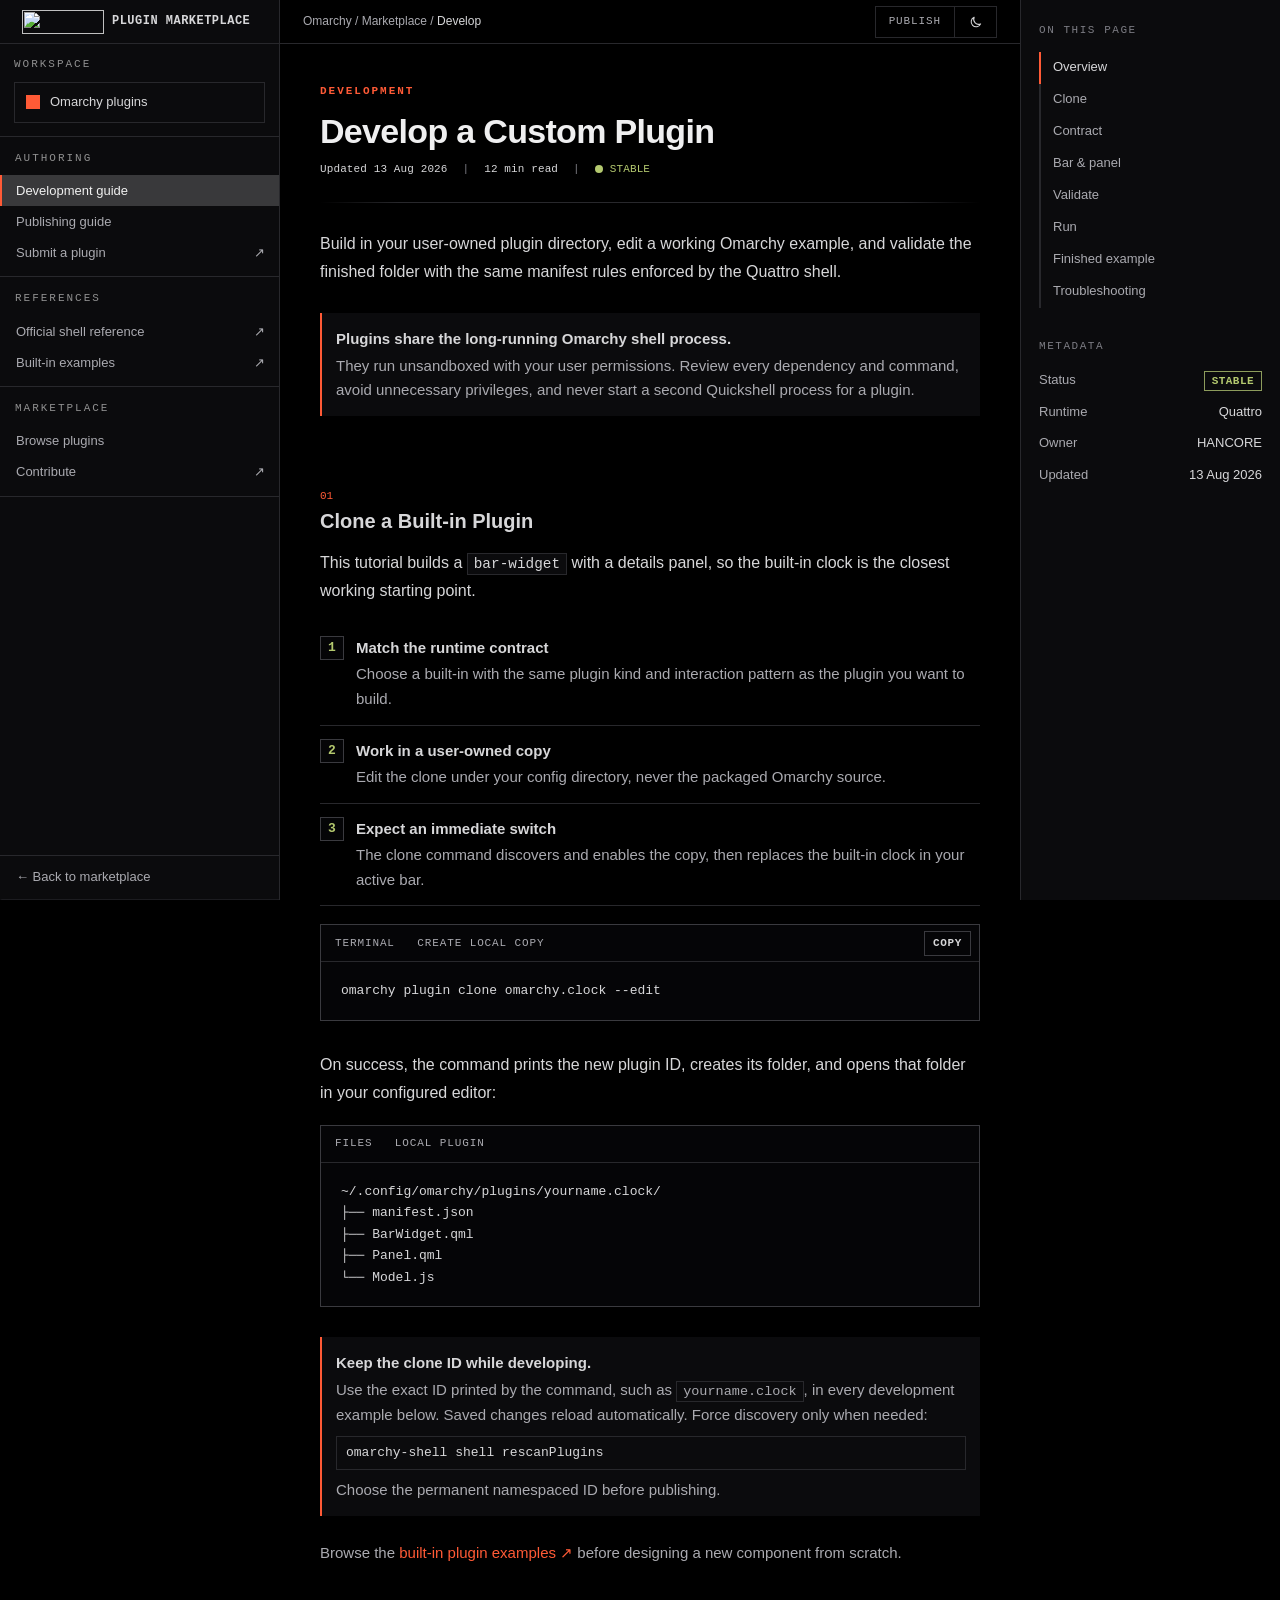
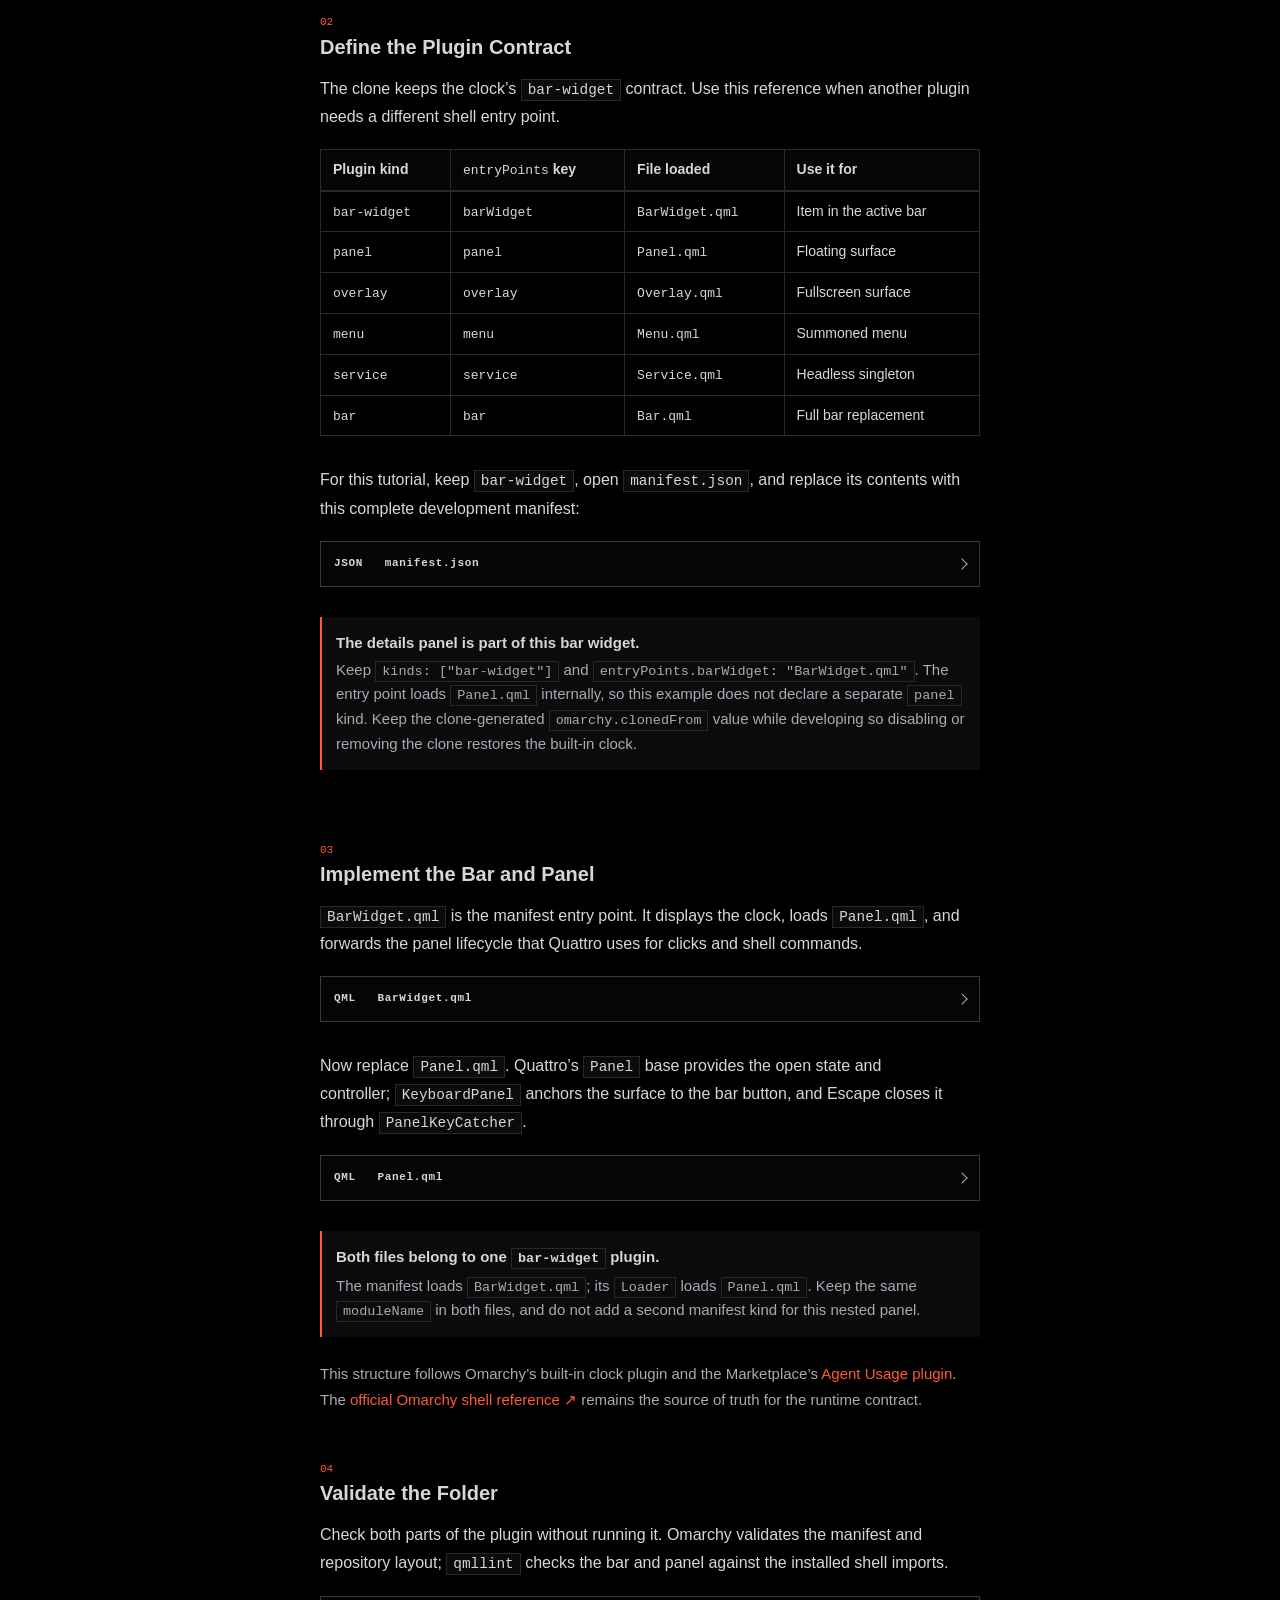
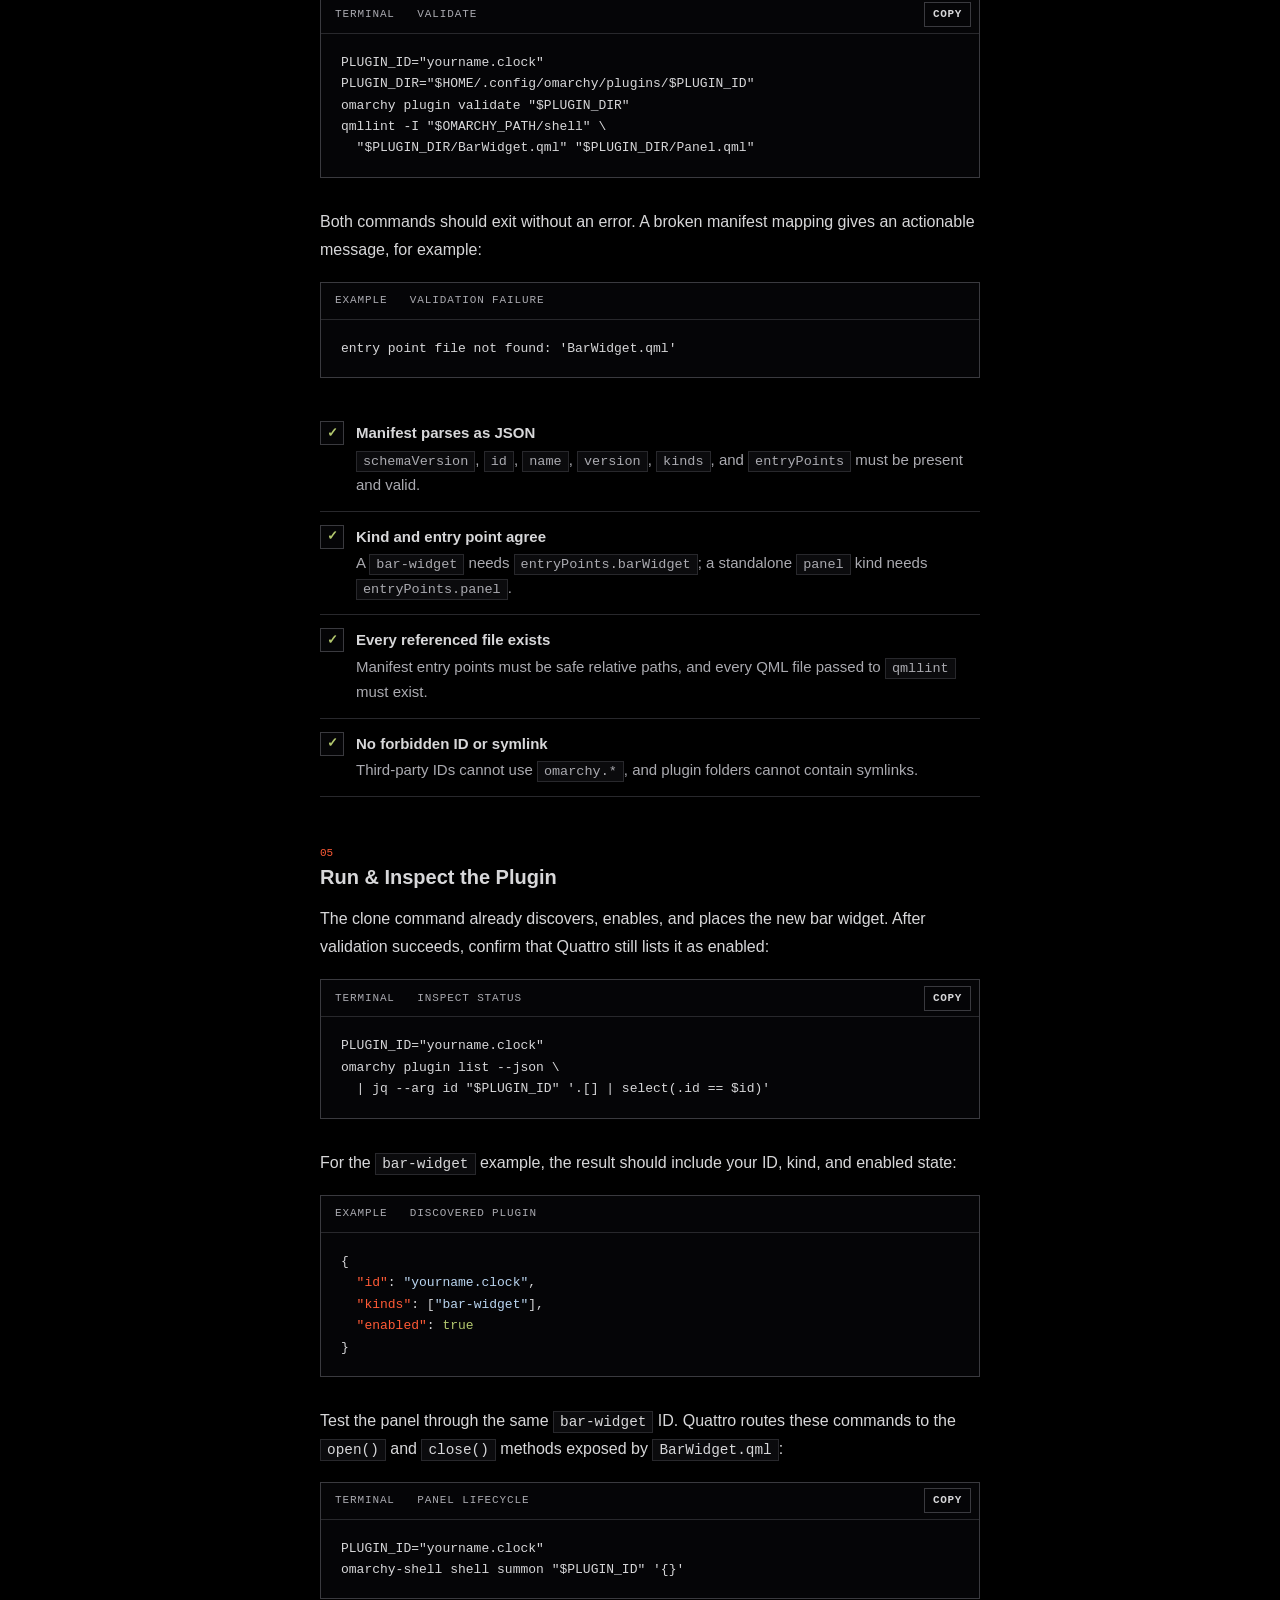
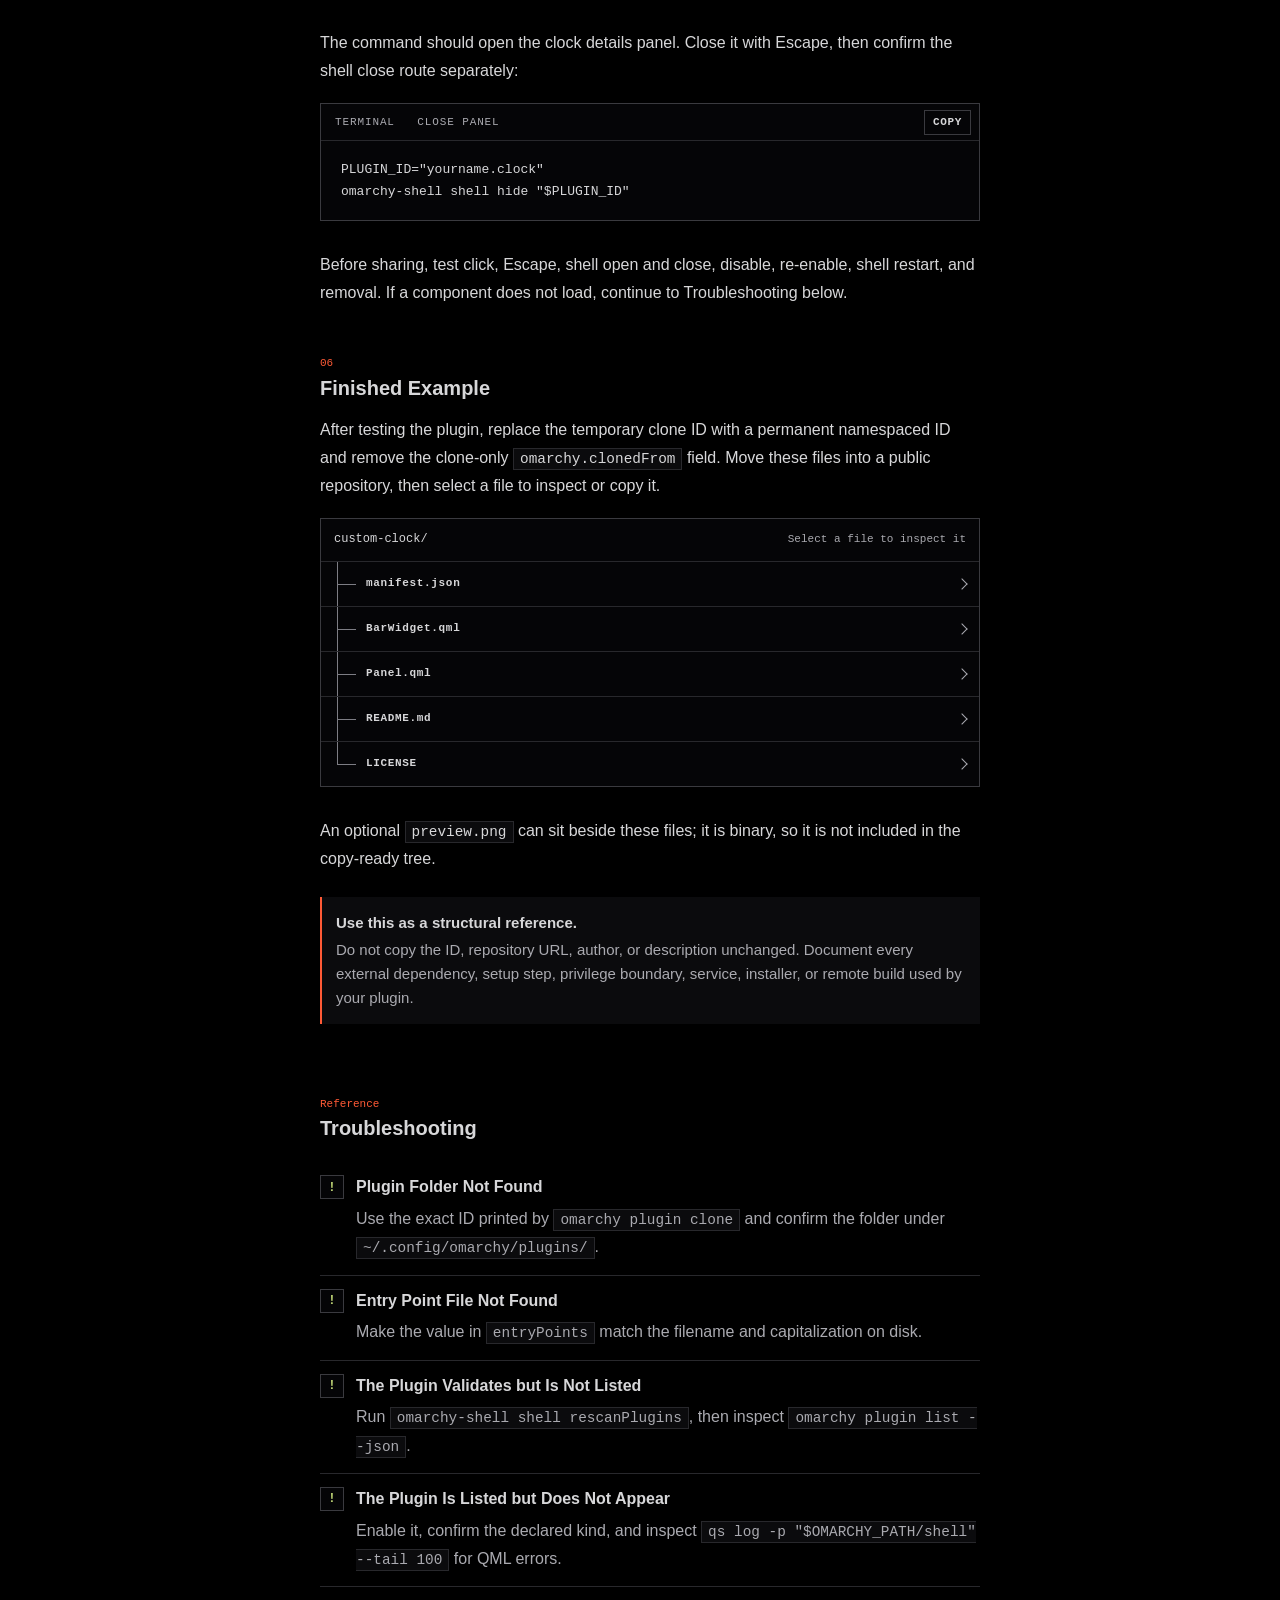
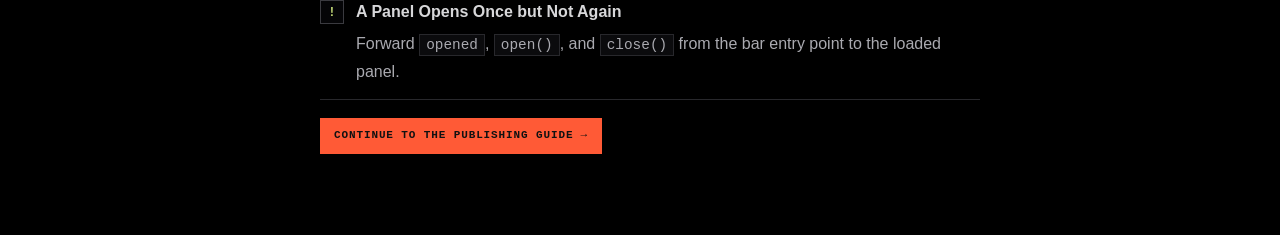
==== commit 48c01972: "Address review and validation issues for PR #3062" ====
--- a/site/develop.html
+++ b/site/develop.html
@@ -6,7 +6,7 @@
     <meta name="theme-color" content="#000000">
     <title>Develop a Plugin | Omarchy Plugins</title>
     <link rel="icon" href="favicon.svg?v=20260728-9" type="image/svg+xml"><link rel="stylesheet" href="assets/css/style.css?v=20261103-01">
-    <script>(function(){var t=null;try{t=localStorage.getItem("omarchy-theme")}catch(e){}document.documentElement.dataset.theme=/^[a-z0-9-]{1,32}$/.test(t||"")?t:"dark";})();</script>
+    <script>document.documentElement.dataset.theme = localStorage.getItem("omarchy-theme") || "dark";</script>
   </head>
   <body>
     <a class="skip-link" href="#main-content">Skip to development guide</a>
@@ -16,13 +16,13 @@
           <a href="index.html" aria-label="Omarchy Plugin Marketplace home"><img src="assets/img/omarchy-wordmark.png" alt="" width="656" height="192"><span>PLUGIN MARKETPLACE</span></a>
         </div>
         <div class="sidebar-section"><span class="label">Workspace</span><div class="workspace-select"><span class="workspace-dot" aria-hidden="true"></span>Omarchy plugins</div></div>
-        <div class="sidebar-group"><div class="sidebar-group-title">Authoring</div><a class="sidebar-link active" href="develop.html" aria-current="page">Development guide</a><a class="sidebar-link" href="publish.html">Publishing guide</a><a class="sidebar-link" href="https://github.com/omacom/omarchy-plugin-marketplace/issues/new?template=submit-plugin.yml" target="_blank" rel="noreferrer">Submit a plugin <span aria-hidden="true">↗</span></a></div>
-        <div class="sidebar-group"><div class="sidebar-group-title">References</div><a class="sidebar-link" href="https://github.com/omacom/omarchy/blob/quattro/shell/README.md" target="_blank" rel="noreferrer">Official shell reference <span aria-hidden="true">↗</span></a><a class="sidebar-link" href="https://github.com/omacom/omarchy/tree/quattro/shell/plugins" target="_blank" rel="noreferrer">Built-in examples <span aria-hidden="true">↗</span></a></div>
-        <div class="sidebar-group"><div class="sidebar-group-title">Marketplace</div><a class="sidebar-link" href="index.html#catalog">Browse plugins</a><a class="sidebar-link" href="explore.html">Explore plugins</a><a class="sidebar-link" href="https://github.com/omacom/omarchy-plugin-marketplace" target="_blank" rel="noreferrer">Contribute <span aria-hidden="true">↗</span></a></div>
+        <div class="sidebar-group"><div class="sidebar-group-title">Authoring</div><a class="sidebar-link active" href="develop.html" aria-current="page">Development guide</a><a class="sidebar-link" href="publish.html">Publishing guide</a><a class="sidebar-link" href="https://github.com/HANCORE-linux/omarchy-plugin-marketplace/issues/new?template=submit-plugin.yml" target="_blank" rel="noreferrer">Submit a plugin <span aria-hidden="true">↗</span></a></div>
+        <div class="sidebar-group"><div class="sidebar-group-title">References</div><a class="sidebar-link" href="https://github.com/basecamp/omarchy/blob/quattro/shell/README.md" target="_blank" rel="noreferrer">Official shell reference <span aria-hidden="true">↗</span></a><a class="sidebar-link" href="https://github.com/basecamp/omarchy/tree/quattro/shell/plugins" target="_blank" rel="noreferrer">Built-in examples <span aria-hidden="true">↗</span></a></div>
+        <div class="sidebar-group"><div class="sidebar-group-title">Marketplace</div><a class="sidebar-link" href="index.html#catalog">Browse plugins</a><a class="sidebar-link" href="https://github.com/HANCORE-linux/omarchy-plugin-marketplace" target="_blank" rel="noreferrer">Contribute <span aria-hidden="true">↗</span></a></div>
         <div class="sidebar-bottom"><a class="sidebar-link" href="index.html">← Back to marketplace</a></div>
       </aside>
       <div class="center-panel">
-        <header class="doc-topbar"><div class="crumbs"><span>Omarchy / Marketplace / </span><b>Develop</b></div><div class="top-actions"><a class="square-action desktop-only" href="publish.html">Publish</a><button class="square-action theme-toggle" type="button" aria-label="Choose color theme"><svg class="palette-icon" viewBox="0 0 24 24" aria-hidden="true"><path d="M12 3a9 9 0 1 0 0 18c1.2 0 2-.9 2-2 0-.5-.2-1-.5-1.3-.3-.4-.5-.8-.5-1.2 0-1 .9-1.8 2-1.8H17a4 4 0 0 0 4-4c0-4.4-4-7.7-9-7.7Z"/><circle cx="7.5" cy="11" r="1.3"/><circle cx="10.5" cy="7" r="1.3"/><circle cx="15" cy="7.5" r="1.3"/></svg><span class="theme-toggle-label">Theme</span></button></div></header>
+        <header class="doc-topbar"><div class="crumbs"><span>Omarchy / Marketplace / </span><b>Develop</b></div><div class="top-actions"><a class="square-action desktop-only" href="publish.html">Publish</a><button class="square-action icon-only theme-toggle" type="button" aria-label="Toggle color theme"><svg class="sun-icon" viewBox="0 0 24 24" aria-hidden="true"><circle cx="12" cy="12" r="3.5"/><path d="M12 2v2M12 20v2M2 12h2M20 12h2"/></svg><svg class="moon-icon" viewBox="0 0 24 24" aria-hidden="true"><path d="M20 15.2A8.5 8.5 0 0 1 8.8 4a8.5 8.5 0 1 0 11.2 11.2Z"/></svg></button></div></header>
         <main id="main-content" class="page-content development-guide" tabindex="-1">
           <header class="page-header" id="overview"><div class="page-eyebrow">Development</div><h1>Develop a Custom Plugin</h1><div class="page-meta"><span><time datetime="2026-08-13">Updated 13 Aug 2026</time></span><span>12 min read</span><span class="status"><i class="status-dot" aria-hidden="true"></i>Stable</span></div></header>
           <p class="intro">Build in your user-owned plugin directory, edit a working Omarchy example, and validate the finished folder with the same manifest rules enforced by the Quattro shell.</p>
@@ -38,7 +38,7 @@
 ├── Panel.qml
 └── Model.js</code></pre></div>
             <div class="callout"><strong>Keep the clone ID while developing.</strong><p>Use the exact ID printed by the command, such as <code class="inline-code" translate="no">yourname.clock</code>, in every development example below. Saved changes reload automatically. Force discovery only when needed:</p><code class="inline-code callout-command" translate="no" tabindex="0" role="region" aria-label="Plugin discovery command">omarchy-shell shell rescanPlugins</code><p>Choose the permanent namespaced ID before publishing.</p></div>
-            <p class="official-reference">Browse the <a href="https://github.com/omacom/omarchy/tree/quattro/shell/plugins" target="_blank" rel="noreferrer">built-in plugin examples ↗</a> before designing a new component from scratch.</p>
+            <p class="official-reference">Browse the <a href="https://github.com/basecamp/omarchy/tree/quattro/shell/plugins" target="_blank" rel="noreferrer">built-in plugin examples ↗</a> before designing a new component from scratch.</p>
           </section>
 
           <section class="docs-section" id="contract"><span class="step-number">02</span><h2>Define the Plugin Contract</h2><p>The clone keeps the clock’s <code class="inline-code" translate="no">bar-widget</code> contract. Use this reference when another plugin needs a different shell entry point.</p>
@@ -236,7 +236,7 @@
 </code></pre></div>
             </details>
             <div class="callout"><strong>Both files belong to one <code class="inline-code" translate="no">bar-widget</code> plugin.</strong><p>The manifest loads <code class="inline-code" translate="no">BarWidget.qml</code>; its <code class="inline-code" translate="no">Loader</code> loads <code class="inline-code" translate="no">Panel.qml</code>. Keep the same <code class="inline-code" translate="no">moduleName</code> in both files, and do not add a second manifest kind for this nested panel.</p></div>
-            <p class="official-reference">This structure follows Omarchy’s built-in clock plugin and the Marketplace’s <a href="plugin.html?id=robzolkos.agent-usage">Agent Usage plugin</a>. The <a href="https://github.com/omacom/omarchy/blob/quattro/shell/README.md" target="_blank" rel="noreferrer">official Omarchy shell reference ↗</a> remains the source of truth for the runtime contract.</p>
+            <p class="official-reference">This structure follows Omarchy’s built-in clock plugin and the Marketplace’s <a href="plugin.html?id=robzolkos.agent-usage">Agent Usage plugin</a>. The <a href="https://github.com/basecamp/omarchy/blob/quattro/shell/README.md" target="_blank" rel="noreferrer">official Omarchy shell reference ↗</a> remains the source of truth for the runtime contract.</p>
           </section>
 
           <section class="docs-section" id="validate"><span class="step-number">04</span><h2>Validate the Folder</h2><p>Check both parts of the plugin without running it. Omarchy validates the manifest and repository layout; <code class="inline-code" translate="no">qmllint</code> checks the bar and panel against the installed shell imports.</p>
--- a/site/assets/css/style.css
+++ b/site/assets/css/style.css
@@ -0,0 +1,1315 @@
+:root {
+  color-scheme: dark;
+  --bg: #000;
+  --panel: #0b0b0d;
+  --panel-2: #101012;
+  --line: #28282c;
+  --line-strong: #3a3a3f;
+  --line-soft: #1c1c20;
+  --code-bg: #050507;
+  --text: #d7d7d9;
+  --muted: #aaaab0;
+  --faint: #7d7d84;
+  --accent: #ff5a36;
+  --accent-contrast: #111;
+  --stable: #b4c96f;
+  --updated: #ffb000;
+  --syntax-string: #b9d4ef;
+  --sidebar-heading: #909090;
+  --sidebar: 280px;
+  --aside: 260px;
+  --topbar: 44px;
+  --mono: "JetBrains Mono", "JetBrainsMono Nerd Font", "CaskaydiaMono Nerd Font Mono", "Caskaydia Mono", ui-monospace, "SFMono-Regular", Consolas, monospace;
+  --sans: Inter, ui-sans-serif, -apple-system, BlinkMacSystemFont, "Segoe UI", sans-serif;
+}
+
+@font-face {
+  font-family: "Omarchy Engagement Icons";
+  src: url("../fonts/engagement-icons.woff2?v=20260816-02") format("woff2");
+  font-display: block;
+  font-style: normal;
+  font-weight: 400;
+}
+
+:root[data-theme="light"] {
+  color-scheme: light;
+  --bg: #f8f8f6;
+  --panel: #f1f1ef;
+  --panel-2: #fff;
+  --line: #cdcdca;
+  --line-strong: #b9b9b6;
+  --line-soft: #dededb;
+  --code-bg: #fff;
+  --text: #19191b;
+  --muted: #65656a;
+  --faint: #6d6d74;
+  --accent: #c6371c;
+  --accent-contrast: #fff;
+  --stable: #65751e;
+  --updated: #9a6700;
+  --syntax-string: #315d85;
+  --sidebar-heading: #646870;
+}
+
+* { box-sizing: border-box; }
+html { scroll-behavior: smooth; scroll-padding-top: 74px; }
+section[id], header[id] { scroll-margin-top: 74px; }
+body {
+  margin: 0;
+  background: var(--bg);
+  color: var(--text);
+  font-family: var(--sans);
+  font-size: 15px;
+  line-height: 1.55;
+  text-rendering: optimizeLegibility;
+}
+a { color: inherit; text-decoration: none; }
+button, input, select { color: inherit; font: inherit; }
+button, select { cursor: pointer; }
+button, a, select { touch-action: manipulation; }
+svg {
+  display: block;
+  fill: none;
+  stroke: currentColor;
+  stroke-linecap: round;
+  stroke-linejoin: round;
+  stroke-width: 1.8;
+}
+:focus-visible { outline: 2px solid var(--accent); outline-offset: 2px; }
+[hidden] { display: none !important; }
+.sr-only {
+  position: absolute; width: 1px; height: 1px; padding: 0; margin: -1px;
+  overflow: hidden; clip: rect(0, 0, 0, 0); white-space: nowrap; border: 0;
+}
+.skip-link {
+  position: fixed; z-index: 100; top: 8px; left: 8px; padding: 8px 12px;
+  background: var(--accent); color: var(--accent-contrast); transform: translateY(-150%);
+}
+.skip-link:focus { transform: translateY(0); }
+
+/* Reference-style application shell */
+.app-shell {
+  display: grid;
+  min-height: 100vh;
+  grid-template-columns: var(--sidebar) minmax(0, 1fr) var(--aside);
+}
+.left-sidebar {
+  position: sticky; top: 0; display: flex; height: 100vh; overflow: hidden;
+  border-right: 1px solid var(--line); background: var(--panel); flex-direction: column;
+}
+.sidebar-brand {
+  display: flex; height: var(--topbar); padding: 0 14px; border-bottom: 1px solid var(--line);
+  align-items: center; gap: 8px; font-family: var(--mono); font-size: 12px;
+  font-weight: 700; letter-spacing: .04em; text-transform: uppercase;
+}
+.sidebar-brand a {
+  display: inline-flex; min-width: 0; min-height: 32px; padding: 0 7px;
+  border: 1px solid transparent; align-items: center; gap: 8px; white-space: nowrap;
+}
+.sidebar-brand a:hover {
+  border-color: var(--line); background: var(--panel-2); color: var(--text);
+}
+.sidebar-brand img { display: block; width: 82px; height: 24px; image-rendering: pixelated; }
+.sidebar-brand a:hover img { filter: brightness(1.15); }
+.sidebar-section { padding: 13px 14px; border-bottom: 1px solid var(--line); }
+.label, .sidebar-group-title {
+  color: var(--sidebar-heading); font-family: var(--mono); font-size: 11px; font-weight: 400;
+  line-height: 1.43; letter-spacing: .18em; text-transform: uppercase;
+  -webkit-font-smoothing: antialiased;
+}
+.label { display: block; margin-bottom: 9px; }
+.workspace-select {
+  display: flex; width: 100%; height: 41px; padding: 0 11px; border: 1px solid var(--line);
+  background: var(--panel); align-items: center; gap: 10px; font-size: 13px;
+}
+.workspace-select .workspace-dot { width: 14px; height: 14px; background: var(--accent); }
+.workspace-select svg { width: 14px; margin-left: auto; color: var(--muted); }
+.sidebar-search {
+  position: relative; display: flex; height: 42px; border: 1px solid var(--line);
+  align-items: center;
+}
+.sidebar-search svg { width: 16px; margin: 0 10px 0 12px; color: var(--muted); }
+.sidebar-search input {
+  width: 100%; min-width: 0; height: 100%; padding: 0 56px 0 0; border: 0;
+  outline: 0; background: transparent; font-size: 13px;
+}
+.sidebar-search input::placeholder { color: var(--muted); }
+.sidebar-search:focus-within { box-shadow: inset 0 0 0 1px var(--accent); }
+.sidebar-search kbd {
+  position: absolute; right: 10px; padding: 3px 7px; border: 1px solid var(--line-strong);
+  background: var(--code-bg); color: var(--text); font-family: var(--mono);
+  font-size: 11px; font-weight: 600; line-height: 1; letter-spacing: .02em;
+}
+.sidebar-group { padding: 14px 0 8px; border-bottom: 1px solid var(--line); }
+.sidebar-group-title {
+  display: flex; padding: 0 15px 9px; align-items: center; gap: 9px;
+}
+.sidebar-group-title svg { width: 12px; }
+.sidebar-link, .category-button {
+  display: flex; width: 100%; min-height: 31px; padding: 5px 14px; border: 0;
+  border-left: 2px solid transparent; background: transparent; align-items: center;
+  justify-content: space-between; color: var(--muted); font-size: 13px; text-align: left;
+}
+.sidebar-link:hover, .category-button:hover { background: var(--panel-2); color: var(--text); }
+.sidebar-link.active, .category-button.active {
+  border-left-color: var(--accent); background: #39393b; color: #f0f0f0;
+}
+[data-theme="light"] .sidebar-link.active,
+[data-theme="light"] .category-button.active { background: #ddd; color: #111; }
+.category-button span:last-child { color: var(--faint); font-family: var(--mono); font-size: 10px; }
+.category-button.active span:last-child { color: inherit; }
+.sidebar-bottom { margin-top: auto; border-top: 1px solid var(--line); }
+.sidebar-bottom .sidebar-link { min-height: 44px; border-bottom: 1px solid var(--line-soft); }
+
+.center-panel { min-width: 0; }
+.doc-topbar {
+  position: sticky; z-index: 20; top: 0; display: flex; height: var(--topbar);
+  padding: 0 23px; border-bottom: 1px solid var(--line); background: color-mix(in srgb, var(--bg) 92%, transparent);
+  backdrop-filter: blur(12px); align-items: center; justify-content: space-between;
+}
+.crumbs { overflow: hidden; color: var(--muted); font-size: 12px; text-overflow: ellipsis; white-space: nowrap; }
+.crumbs b { color: var(--text); font-weight: 500; }
+.top-actions { display: flex; height: 100%; align-items: center; }
+.square-action {
+  display: inline-flex; height: 32px; padding: 0 13px; border: 1px solid var(--line);
+  background: transparent; align-items: center; gap: 7px; color: var(--muted);
+  font-family: var(--mono); font-size: 11px; letter-spacing: .08em; text-transform: uppercase;
+}
+.square-action + .square-action { border-left: 0; }
+.square-action:hover { background: var(--panel-2); color: var(--text); }
+.square-action svg { width: 14px; height: 14px; }
+.square-action.icon-only { width: 42px; padding: 0; justify-content: center; }
+.theme-toggle { color: var(--text); }
+[data-theme="dark"] .sun-icon, [data-theme="light"] .moon-icon { display: none; }
+
+.page-content { width: min(860px, calc(100% - 80px)); margin: 0 auto; padding: 39px 0 100px; }
+.page-eyebrow {
+  margin-bottom: 12px; color: var(--accent); font-family: var(--mono); font-size: 11px;
+  font-weight: 700; letter-spacing: .18em; text-transform: uppercase;
+}
+.page-header { position: relative; padding-bottom: 25px; }
+.page-header::before {
+  position: absolute; right: 0; bottom: 0; left: 0; height: 1px;
+  background: linear-gradient(90deg, transparent, var(--line) 12%, var(--line) 88%, transparent);
+  content: "";
+}
+.page-header h1 {
+  margin: 0; color: #efeff0; font-size: 34px; font-weight: 700; letter-spacing: -.02em; line-height: 1.15;
+}
+.page-header h1, .market-hero h1, .catalog-heading h2, .market-contribute h2 {
+  text-wrap: balance;
+}
+[data-theme="light"] .page-header h1 { color: var(--text); }
+.page-meta {
+  display: flex; margin-top: 10px; align-items: center; flex-wrap: wrap; gap: 15px; color: var(--text);
+  font-family: var(--mono); font-size: 11px; font-weight: 500; letter-spacing: .01em;
+}
+.page-meta, .aside-meta, .card-stars, .catalog-heading p,
+.source-button span:last-child, .category-button span:last-child {
+  font-variant-numeric: tabular-nums;
+}
+.page-meta > span + span::before { margin-right: 15px; color: var(--faint); content: "|"; }
+.plugin-detail-article .page-meta { column-gap: 37px; }
+.plugin-detail-article .page-meta > span { position: relative; }
+.plugin-detail-article .page-meta > span + span::before {
+  position: absolute; right: calc(100% + 15px); margin-right: 0;
+}
+.plugin-detail-article .page-meta > .is-line-start::before { display: none; }
+.page-meta .manifest-version { min-width: 0; max-width: 100%; flex: none; }
+.page-meta .manifest-version > span {
+  display: block; max-width: 100%; overflow: hidden; overflow-wrap: normal;
+  text-overflow: ellipsis; white-space: nowrap;
+}
+.detail-status-meta { display: inline-flex; align-items: center; }
+.page-meta .card-verification { margin-left: 0; }
+.page-meta .detail-status-meta > .detail-verification { margin-left: 15px; }
+.page-meta .detail-status-meta > .detail-verification::before {
+  margin-right: 8px; color: var(--faint); content: "|";
+}
+.status { display: inline-flex; align-items: center; color: var(--stable); text-transform: uppercase; }
+.status-dot {
+  display: inline-block; width: 8px; height: 8px; margin-right: 7px; border-radius: 50%;
+  background: var(--stable); flex: none; transform: translateY(-1px);
+}
+.status.is-caution { color: var(--updated); }
+.status.is-caution .status-dot { background: var(--updated); }
+.status.is-failed { color: var(--accent); }
+.status.is-failed .status-dot { background: var(--accent); }
+.intro { margin: 27px 0; color: var(--text); font-size: 16px; line-height: 1.75; }
+.inline-code {
+  padding: 2px 6px; border: 1px solid var(--line); background: var(--panel);
+  font-family: var(--mono); font-size: .9em;
+}
+.command-panel { margin: 18px 0 30px; border: 1px solid var(--line-strong); background: var(--code-bg); }
+.command-panel-head {
+  display: flex; height: 37px; padding: 0 8px 0 14px; border-bottom: 1px solid var(--line);
+  align-items: center; justify-content: space-between; color: var(--muted);
+  font-family: var(--mono); font-size: 11px; font-weight: 500; letter-spacing: .08em; text-transform: uppercase;
+}
+.command-panel-head > span span { margin-left: 8px; color: var(--muted); letter-spacing: 0; text-transform: none; }
+.copy-button {
+  display: inline-flex; min-height: 25px; padding: 0 8px; border: 1px solid var(--line-strong);
+  background: transparent; align-items: center; gap: 6px; color: var(--text);
+  font-family: var(--mono); font-size: 11px; font-weight: 600; letter-spacing: .06em; text-transform: uppercase;
+}
+.copy-button:hover { background: var(--panel-2); color: var(--text); }
+.copy-icon {
+  position: relative; display: inline-block; width: 13px; height: 13px; flex: none;
+}
+.copy-icon::before, .copy-icon::after {
+  position: absolute; width: 7px; height: 7px; border: 1px solid currentColor; content: "";
+}
+.copy-icon::before { top: 1px; left: 1px; }
+.copy-icon::after { right: 1px; bottom: 1px; background: var(--code-bg); }
+.copy-button:hover .copy-icon::after { background: var(--panel-2); }
+.copy-icon.is-copied { color: var(--stable); }
+.copy-icon.is-copied::before {
+  top: 0; left: 0; width: 13px; height: 13px; border: 0; content: "✓";
+  font-size: 13px; font-weight: 800; line-height: 13px; text-align: center;
+}
+.copy-icon.is-copied::after { display: none; }
+.command-panel pre {
+  padding: 18px 20px; margin: 0; overflow-x: auto; color: var(--text);
+  font-family: var(--mono); font-size: 13px; font-weight: 500; line-height: 1.65;
+}
+.command-panel .prompt { color: var(--accent); }
+
+.market-toolbar {
+  display: flex; min-height: 44px; margin-top: 18px; border: 1px solid var(--line);
+  align-items: center; justify-content: space-between;
+}
+.result-count { padding: 0 13px; color: var(--muted); font-family: var(--mono); font-size: 11px; }
+.sort-control {
+  position: relative; height: 43px; border-left: 1px solid var(--line);
+  background: var(--panel);
+}
+.sort-control select {
+  width: 100%; height: 100%; min-width: 0; padding: 0 34px 0 12px; border: 0; outline: 0;
+  appearance: none; background-color: var(--panel); color: var(--text); font-family: var(--mono); font-size: 11px;
+  letter-spacing: .05em; text-transform: uppercase;
+}
+.sort-control svg {
+  position: absolute; top: 0; right: 0; width: 37px; height: 100%; padding: 15px 12px;
+  background: var(--panel); pointer-events: none;
+}
+.sort-control:focus-within { box-shadow: inset 0 0 0 1px var(--accent); }
+.plugin-grid { display: grid; border: 1px solid var(--line); border-top: 0; }
+.plugin-card {
+  position: relative; display: grid; min-height: 150px; padding: 21px 20px;
+  border-bottom: 1px solid var(--line); background: var(--bg);
+  grid-template-columns: 46px minmax(0, 1fr) 150px; gap: 16px;
+}
+.plugin-card:last-child { border-bottom: 0; }
+.plugin-card:hover { background: var(--panel); }
+.plugin-icon, .detail-icon {
+  display: grid; width: 42px; height: 42px; border: 1px solid var(--line);
+  background: color-mix(in srgb, var(--card-accent, var(--accent)) 10%, var(--panel));
+  color: var(--card-accent, var(--accent)); font-family: var(--mono); font-size: 10px; font-weight: 800; place-items: center;
+}
+[data-theme="light"] .plugin-icon, [data-theme="light"] .detail-icon { color: var(--text); }
+.plugin-main { min-width: 0; }
+.plugin-title-line { display: flex; align-items: center; gap: 9px; }
+.plugin-title-line h3 { margin: 0; color: #eee; font-size: 16px; }
+[data-theme="light"] .plugin-title-line h3 { color: var(--text); }
+.plugin-author { color: var(--muted); font-family: var(--mono); font-size: 11px; font-weight: 500; }
+.plugin-description {
+  max-width: 540px; margin: 10px 0 11px; color: var(--muted); font-size: 13px; line-height: 1.6;
+  text-wrap: pretty;
+}
+.plugin-tags { display: flex; flex-wrap: wrap; gap: 5px; }
+.tag {
+  display: inline-flex; min-height: 28px; padding: 0 9px; border: 1px solid var(--line-strong);
+  background: var(--code-bg); flex: 0 0 auto; align-items: center; color: var(--text);
+  font-family: var(--mono); font-size: 11px; font-weight: 500; letter-spacing: .02em; white-space: nowrap;
+}
+.status-badge, .builtin-badge {
+  padding: 3px 7px;
+  color: #111;
+  font-family: var(--mono);
+  font-size: 10px;
+  font-weight: 800;
+  line-height: 1;
+  letter-spacing: .025em;
+  text-transform: uppercase;
+}
+.status-badge { border: 1px solid var(--accent); background: var(--accent); color: var(--accent-contrast); }
+.builtin-badge { border: 1px solid var(--blue, #74a7f7); background: var(--blue, #74a7f7); }
+.plugin-side { position: relative; z-index: 3; display: flex; align-items: flex-end; flex-direction: column; gap: 12px; }
+.plugin-stats { display: grid; width: 100%; grid-template-columns: 1fr 1fr; color: var(--faint); font-family: var(--mono); font-size: 11px; }
+.plugin-stats b { display: block; margin-top: 2px; color: var(--text); font-weight: 500; }
+.card-install {
+  display: inline-flex; min-height: 30px; padding: 0 9px; border: 1px solid var(--line);
+  background: transparent; align-items: center; gap: 7px; color: var(--muted);
+  font-family: var(--mono); font-size: 11px; font-weight: 600; letter-spacing: .05em; text-transform: uppercase;
+}
+.card-install:hover { color: var(--text); border-color: var(--muted); }
+.command-glyph {
+  position: relative; display: inline-block; width: 14px; height: 10px; flex: none;
+}
+.command-glyph::before {
+  position: absolute; top: 1px; left: 1px; width: 5px; height: 5px;
+  border-right: 2px solid currentColor; border-bottom: 2px solid currentColor;
+  content: ""; transform: rotate(-45deg);
+}
+.command-glyph::after {
+  position: absolute; right: 0; bottom: 0; width: 6px; height: 2px;
+  background: currentColor; content: "";
+}
+.card-install .copy-icon::after { background: var(--panel); }
+.card-install.unavailable { cursor: default; color: var(--faint); }
+.plugin-card-link { position: absolute; z-index: 2; inset: 0; }
+.plugin-card-link:focus-visible { outline-offset: -2px; }
+.empty-state { padding: 70px 20px; border: 1px solid var(--line); text-align: center; }
+.empty-state h3, .empty-state h1 { margin: 0; }
+.empty-state p { color: var(--muted); }
+.button {
+  display: inline-flex; min-height: 36px; padding: 0 13px; border: 1px solid var(--line);
+  background: var(--panel); align-items: center; gap: 7px; font-family: var(--mono); font-size: 11px;
+  letter-spacing: .08em; text-transform: uppercase;
+}
+.button:hover { border-color: var(--muted); }
+.button.primary { border-color: var(--accent); color: var(--accent); }
+.button.disabled { cursor: not-allowed; opacity: .5; }
+
+.right-aside {
+  position: sticky; top: 0; height: 100vh; padding: 22px 18px; border-left: 1px solid var(--line);
+  background: var(--panel); overflow-y: auto;
+}
+.aside-block { margin-bottom: 30px; }
+.aside-title {
+  display: block; margin-bottom: 13px; color: var(--faint); font-family: var(--mono);
+  font-size: 11px; letter-spacing: .14em; text-transform: uppercase;
+}
+.aside-link {
+  display: block; min-height: 32px; padding: 5px 0 5px 12px; border-left: 2px solid var(--line);
+  color: var(--muted); font-size: 13px;
+}
+.aside-link.active { border-left: 2px solid var(--accent); color: var(--text); }
+.aside-meta { display: grid; gap: 12px; }
+.aside-meta div { display: flex; justify-content: space-between; gap: 15px; color: var(--muted); font-size: 13px; line-height: 1.5; }
+.aside-meta dd { margin: 0; color: var(--text); text-align: right; }
+.aside-meta a:hover { color: var(--accent); }
+.aside-meta time { display: flex; align-items: flex-end; flex-direction: column; }
+.aside-meta time small { color: var(--muted); font-family: var(--mono); font-size: 11px; font-weight: 500; line-height: 1.4; }
+.aside-meta .status-label {
+  padding: 3px 7px; border: 1px solid color-mix(in srgb, var(--stable) 72%, var(--line));
+  color: var(--stable); font-family: var(--mono); font-size: 11px; font-weight: 700;
+  line-height: 1; letter-spacing: .04em; text-transform: uppercase;
+}
+.aside-meta .status-label.is-caution {
+  border-color: color-mix(in srgb, var(--updated) 72%, var(--line));
+  color: var(--updated);
+}
+[data-theme="light"] .aside-meta .status-label.is-caution {
+  border-color: color-mix(in srgb, #965f00 72%, var(--line));
+  color: #965f00;
+}
+.aside-meta .status-label.is-failed,
+.aside-meta .status-label.is-unverified {
+  border-color: color-mix(in srgb, var(--accent) 72%, var(--line));
+  color: var(--accent);
+}
+.aside-meta .aside-verification {
+  display: flex; max-width: 100%; margin-left: auto; align-items: flex-end;
+  flex-direction: column; gap: 4px;
+}
+.detail-verification .card-verification-trigger {
+  height: auto; align-items: flex-start; flex-direction: column; gap: 4px;
+}
+.detail-verification .card-verification-marker { flex: none; }
+.detail-verification .card-verification-marker.is-snapshot { color: var(--stable); }
+.detail-verification .card-verification-marker.is-update { color: var(--accent); }
+
+/* Detail and publishing content */
+.detail-title { display: flex; align-items: center; gap: 15px; }
+.detail-title .detail-icon { width: 52px; height: 52px; }
+.detail-description { margin: 26px 0; font-size: 16px; line-height: 1.75; text-wrap: pretty; }
+.detail-preview {
+  display: block; width: 100%; padding: 0; margin: 24px 0; border: 1px solid var(--line);
+  background: var(--panel); appearance: none; cursor: zoom-in;
+}
+.detail-preview img { display: block; width: 100%; height: auto; }
+.detail-preview:hover, .detail-preview:focus-visible { border-color: var(--accent); }
+.detail-preview:focus-visible { outline-offset: 3px; }
+
+/* Preview lightbox */
+.preview-lightbox {
+  position: fixed; z-index: 90; inset: 0; max-width: 100vw; max-height: 100vh; max-height: 100dvh;
+  padding: 0; border: 0; background: transparent; overscroll-behavior: contain;
+}
+html:has(.preview-lightbox[open]) { overflow: hidden; scrollbar-gutter: stable; }
+.preview-lightbox[open] { display: flex; align-items: center; justify-content: center; }
+.preview-lightbox::backdrop { background: rgba(0, 0, 0, .88); }
+.preview-lightbox .lightbox-close {
+  position: fixed; z-index: 91; top: calc(16px + env(safe-area-inset-top));
+  right: calc(16px + env(safe-area-inset-right)); display: flex; width: 44px; height: 44px;
+  padding: 0; border: 1px solid var(--line); background: var(--panel); align-items: center;
+  justify-content: center; color: var(--text); font-size: 22px; line-height: 1; cursor: pointer;
+}
+.preview-lightbox .lightbox-close:hover, .preview-lightbox .lightbox-close:focus-visible { color: var(--accent); border-color: var(--accent); }
+.preview-lightbox .lightbox-img { display: block; width: auto; height: auto; max-width: 92vw; max-height: 92vh; max-height: 92dvh; border: 1px solid var(--line); background: var(--panel); object-fit: contain; }
+.plugin-detail-article > .plugin-tags { margin-bottom: 24px; }
+.detail-section { position: relative; padding: 28px 0; }
+.detail-section::before {
+  position: absolute; top: 0; right: 0; left: 0; height: 1px;
+  background: linear-gradient(90deg, transparent, var(--line) 12%, var(--line) 88%, transparent);
+  content: "";
+}
+.detail-section-before-verification > .command-panel:last-child { margin-bottom: 0; }
+.detail-section#install + .detail-section#verification { padding-top: 0; }
+.detail-section#install + .detail-section#verification::before { content: none; }
+.detail-section h2, .docs-section h2 { margin: 0 0 12px; font-size: 20px; }
+.detail-section p, .docs-section > p { margin: 0; color: var(--muted); line-height: 1.7; }
+.install-note { margin: 10px 0 0; color: var(--muted); line-height: 1.7; }
+.placeholder-install { padding: 15px; border: 1px dashed var(--line); background: var(--panel); }
+.command-panel + .builtin-availability, .command-panel + .install-note + .install-security-note { margin-top: 12px; }
+.install-note:empty { display: none; }
+.terms-source-note + .listing-checks, .terms-source-note + .terms-source-note,
+.listing-checks + .terms-source-note { margin-top: 12px; }
+.placeholder-install strong { color: var(--accent); }
+.placeholder-install a, .install-security-note a {
+  color: var(--text); text-decoration: underline; text-underline-offset: 3px;
+}
+.placeholder-install a:hover, .install-security-note a:hover { color: var(--accent); }
+.security-notice-section .install-security-note { margin: 0; }
+.placeholder-install p { margin: 5px 0 0; color: var(--muted); line-height: 1.7; }
+.verification-status-note .verification-contributor-action strong { color: var(--text); }
+.verification-status-note .verification-snapshot strong { color: var(--stable); }
+.verification-status-note .verification-update strong,
+.verification-status-note .verification-unverified strong { color: var(--accent); }
+.verification-status-list { padding: 0; margin: 0; list-style: none; }
+.verification-status-list li {
+  position: relative; padding-left: 24px; margin: 8px 0; color: var(--muted);
+  font-size: 15px; line-height: 1.72;
+}
+.verification-status-list li::before {
+  position: absolute; top: .62em; left: 8px; width: 6px; height: 6px;
+  background: var(--accent); content: "";
+}
+.listing-checks { border: 1px solid var(--line); background: var(--panel); }
+.listing-checks h3 {
+  min-height: 40px; padding: 0 13px; margin: 0; border-bottom: 1px solid var(--line);
+  display: flex; align-items: center; color: var(--accent);
+  font-size: 15px; font-weight: 700;
+}
+.listing-checks dl { margin: 0; }
+.listing-check-row {
+  display: grid; min-height: 42px; padding: 8px 13px; border-bottom: 1px solid var(--line-soft);
+  grid-template-columns: minmax(130px, .8fr) minmax(0, 1.2fr); align-items: center; gap: 16px;
+  font-size: 13px; line-height: 1.45;
+}
+.listing-check-row:last-child { border-bottom: 0; }
+.listing-check-row dt { color: var(--muted); }
+.listing-check-row dd {
+  display: flex; min-width: 0; margin: 0; align-items: center; justify-content: flex-end;
+  flex-wrap: wrap; gap: 5px 9px; color: var(--text); text-align: right;
+}
+.listing-check-row dd a {
+  color: var(--text); font-family: var(--mono); font-size: 12px; font-weight: 550;
+}
+.listing-check-row dd a:hover { color: var(--accent); }
+.listing-check-row dd code { color: inherit; font-family: inherit; }
+.listing-check-row dd small { color: var(--muted); font-size: 12px; }
+.listing-check-row time { font-variant-numeric: tabular-nums; }
+.listing-check-status {
+  display: inline-flex; min-height: 20px; padding: 2px 7px 0; border: 1px solid currentColor;
+  align-items: center; justify-content: center; color: var(--stable);
+  font-family: var(--mono); font-size: 10px; font-weight: 700; letter-spacing: .05em;
+  line-height: 1; text-indent: .05em; text-transform: uppercase;
+}
+.listing-check-status.is-caution { color: var(--updated); }
+.listing-check-status.is-failed { color: var(--accent); }
+.field-table { margin-top: 20px; border: 1px solid var(--line); }
+.field-row {
+  display: grid; min-height: 45px; padding: 0 12px; border-bottom: 1px solid var(--line);
+  grid-template-columns: 130px 1fr 70px; align-items: center; gap: 12px; color: var(--muted); font-size: 13px; line-height: 1.5;
+}
+.field-row:last-child { border-bottom: 0; }
+.field-row.header { color: var(--muted); font-family: var(--mono); font-size: 11px; text-transform: uppercase; }
+.field-row code { color: var(--text); }
+.field-row b { color: var(--stable); font-family: var(--mono); font-size: 11px; font-weight: 700; }
+.docs-section { padding: 42px 0 0; }
+.step-number { color: var(--accent); font-family: var(--mono); font-size: 11px; }
+.docs-section > .official-reference { margin-top: 12px; font-size: 13px; }
+.official-reference a { color: var(--accent); }
+.official-reference a:hover { text-decoration: underline; text-underline-offset: 3px; }
+.check-list, .review-flow { padding: 0; margin: 18px 0 0; list-style: none; }
+.check-list li, .review-flow li {
+  display: flex; padding: 13px 0; border-bottom: 1px solid var(--line); align-items: flex-start; gap: 12px;
+}
+.check-list li > span, .review-flow li > span {
+  display: grid; width: 24px; height: 24px; flex: none; border: 1px solid var(--line-strong);
+  background: var(--code-bg); color: var(--stable); font-family: var(--mono);
+  font-size: 13px; font-weight: 800; line-height: 1; place-items: center;
+}
+.check-list strong, .check-list small, .review-flow strong, .review-flow small { display: block; }
+.check-list strong, .review-flow strong { color: var(--text); font-weight: 650; }
+.check-list small, .review-flow small { margin-top: 3px; color: var(--muted); font-size: 13px; line-height: 1.55; }
+.compact-check-list li { padding: 10px 0; align-items: center; }
+.compact-check-list code { color: var(--text); font-size: .92em; }
+.callout { padding: 14px; margin: 24px 0; border-left: 2px solid var(--accent); background: var(--panel); }
+.callout strong { color: var(--text); font-size: 13px; font-weight: 650; }
+.callout p { margin: 4px 0 0; color: var(--muted); font-size: 13px; line-height: 1.6; }
+.development-guide .docs-section > p {
+  color: var(--text); font-size: 16px; line-height: 1.75; text-wrap: pretty;
+}
+.development-guide .docs-section > .official-reference { color: var(--muted); font-size: 15px; }
+.development-guide .check-list small { font-size: 15px; line-height: 1.65; }
+.development-guide .callout strong, .development-guide .callout p,
+.callout.prominent-callout strong, .callout.prominent-callout p { font-size: 15px; }
+.callout-command {
+  display: block; max-width: 100%; padding: 7px 9px; margin: 9px 0 8px; overflow-x: auto;
+  font-size: 13px; line-height: 1.4; white-space: nowrap;
+}
+.troubleshooting-list li > div { min-width: 0; }
+.troubleshooting-list strong { font-family: var(--sans); font-size: 16px; }
+.troubleshooting-list p {
+  margin: 5px 0 0; color: var(--muted); font-family: var(--sans); font-size: 16px;
+  line-height: 1.75;
+}
+.troubleshooting-list .inline-code { overflow-wrap: anywhere; }
+.kind-reference { max-width: 100%; margin: 18px 0 30px; overflow-x: auto; }
+.kind-reference table {
+  width: 100%; min-width: 620px; border-collapse: collapse; color: var(--text);
+  font-size: 14px; line-height: 1.6;
+}
+.kind-reference th, .kind-reference td {
+  padding: 8px 12px; border: 1px solid var(--line); text-align: left; vertical-align: top;
+}
+.kind-reference th {
+  background: var(--code-bg); color: var(--text); font-size: 14px; font-weight: 600;
+  white-space: nowrap;
+}
+.kind-reference td { color: var(--text); }
+.kind-reference code { color: var(--text); font-family: var(--mono); font-size: 13px; font-weight: 400; }
+.code-block { margin: 18px 0 30px; border: 1px solid var(--line-strong); background: var(--code-bg); }
+.code-head {
+  display: flex; height: 37px; padding: 0 8px 0 14px; border-bottom: 1px solid var(--line);
+  align-items: center; justify-content: space-between; color: var(--muted);
+  font-family: var(--mono); font-size: 11px; font-weight: 500; letter-spacing: .08em; text-transform: uppercase;
+}
+.code-block pre {
+  padding: 18px 20px; margin: 0; overflow-x: auto; color: var(--text);
+  font-family: var(--mono); font-size: 13px; font-weight: 500; line-height: 1.65;
+}
+.syntax-key { color: var(--accent); } .syntax-string { color: var(--syntax-string); } .syntax-number { color: var(--stable); }
+.manifest-reference { margin-top: 20px; border: 1px solid var(--line); background: var(--code-bg); }
+.manifest-reference summary {
+  display: flex; min-height: 40px; padding: 0 13px; cursor: pointer; list-style: none;
+  align-items: center; justify-content: space-between; color: var(--text);
+  font-family: var(--mono); font-size: 11px; font-weight: 600; letter-spacing: .06em;
+  text-transform: uppercase;
+}
+.manifest-reference summary::-webkit-details-marker { display: none; }
+.manifest-reference summary::after {
+  width: 7px; height: 7px; flex: 0 0 7px; border-top: 1px solid currentColor;
+  border-right: 1px solid currentColor; color: var(--muted); content: "";
+  transform: rotate(45deg); transition: color 150ms ease, transform 150ms ease;
+}
+.manifest-reference summary:hover::after { color: var(--accent); }
+.manifest-reference[open] summary { border-bottom: 1px solid var(--line); }
+.manifest-reference[open] summary::after { transform: rotate(135deg); }
+.manifest-reference .field-table { margin: 0; border: 0; }
+.development-example { margin: 18px 0 30px; border-color: var(--line-strong); }
+.development-example summary { min-height: 44px; text-transform: none; }
+.development-example .code-block { margin: 0; border: 0; }
+.example-file-tree { margin: 18px 0 30px; border: 1px solid var(--line-strong); background: var(--code-bg); }
+.example-tree-root {
+  display: flex; min-height: 42px; padding: 0 13px; align-items: center; justify-content: space-between;
+  gap: 16px; color: var(--text); font-family: var(--mono); font-size: 12px;
+}
+.example-tree-root small { color: var(--muted); font-size: 11px; }
+.example-file { margin: 0; border: 0; border-top: 1px solid var(--line); background: transparent; }
+.example-file summary { min-height: 44px; text-transform: none; }
+.example-file summary > span {
+  display: inline-flex; min-width: 0; align-self: stretch; align-items: center;
+}
+.example-file summary code { overflow-wrap: anywhere; }
+.tree-branch {
+  position: relative; width: 22px; margin-right: 10px; align-self: stretch;
+  flex: 0 0 22px; color: var(--faint);
+}
+.tree-branch::before, .tree-branch::after { position: absolute; background: currentColor; content: ""; }
+.tree-branch::before { top: 0; bottom: 0; left: 3px; width: 1px; }
+.tree-branch::after { top: 50%; left: 3px; width: 19px; height: 1px; }
+.example-file:last-child .tree-branch::before { bottom: 50%; }
+.example-file .code-block { margin: 0; border: 0; border-top: 1px solid var(--line); }
+.submit-action { margin-top: 18px !important; }
+.skeleton { height: 15px; margin-bottom: 14px; background: var(--panel-2); }
+.skeleton.wide { width: 90%; height: 55px; } .skeleton.short { width: 38%; }
+
+.mobile-bottom { display: none; }
+.toast {
+  position: fixed; z-index: 60; right: 20px; bottom: calc(20px + env(safe-area-inset-bottom)); padding: 9px 12px;
+  border: 1px solid var(--line); background: var(--panel-2); color: var(--text);
+  font-family: var(--mono); font-size: 11px; opacity: 0; transform: translateY(8px);
+  transition: opacity 140ms, transform 140ms; pointer-events: none;
+}
+.toast.show { opacity: 1; transform: none; }
+.catalog-show-all .toast { bottom: calc(88px + env(safe-area-inset-bottom)); }
+
+/* Marketplace structure inspired by omarchy-theme-website, rendered in the docs visual system */
+.marketplace-page { min-width: 0; }
+.market-header {
+  position: sticky;
+  z-index: 50;
+  top: 0;
+  height: 57px;
+  border-bottom: 1px solid var(--line-soft);
+  background: var(--panel);
+}
+.market-header-inner {
+  display: flex; width: min(1104px, calc(100% - 40px)); height: 100%; margin: 0 auto;
+  align-items: center; justify-content: space-between;
+}
+.market-brand {
+  display: inline-flex; min-width: 0; align-items: center; gap: 8px; font-family: var(--mono);
+  font-size: 12px; font-weight: 700; letter-spacing: .04em;
+}
+.market-brand-home {
+  display: inline-flex; min-height: 32px; padding: 0 7px; border: 1px solid transparent;
+  align-items: center; gap: 8px; color: var(--text); white-space: nowrap;
+}
+.market-brand-home img {
+  display: block; width: 82px; height: 24px; image-rendering: pixelated;
+}
+.market-brand-home:hover { border-color: var(--line); background: var(--panel-2); }
+.market-brand-home:hover img { filter: brightness(1.15); }
+.market-nav { display: flex; height: 100%; align-items: center; gap: 4px; }
+.market-nav a {
+  display: inline-flex; height: 32px; padding: 0 10px; border: 1px solid transparent;
+  align-items: center; color: var(--muted);
+  font-family: var(--mono); font-size: 11px; letter-spacing: .05em; text-transform: uppercase;
+  white-space: nowrap;
+}
+.market-nav a:hover {
+  border-color: var(--line); background: var(--panel-2); color: var(--text);
+}
+.market-nav a.market-support-link { gap: 7px; }
+.market-support-dot {
+  width: 5px; height: 5px; border-radius: 50%; background: var(--accent); flex: 0 0 auto;
+  transform: translateY(-1px);
+}
+.market-nav a.market-support-link:hover {
+  border-color: var(--accent); background: var(--accent); color: var(--accent-contrast);
+}
+.market-support-link:hover .market-support-dot { background: var(--accent-contrast); }
+.market-nav a.active { color: var(--text); }
+.market-nav .square-action { margin-left: 8px; }
+.market-hero, .recent-section, .market-catalog, .market-contribute {
+  width: min(1104px, calc(100% - 40px)); margin-right: auto; margin-left: auto;
+}
+.market-hero {
+  display: grid; min-height: 410px; padding: 82px 0 58px; align-items: center;
+  grid-template-columns: minmax(0, 1fr) 360px; gap: 46px;
+}
+.market-hero-copy { min-width: 0; }
+.market-hero h1 {
+  max-width: 700px; margin: 0; color: #f0f0f1; font-family: var(--mono);
+  font-size: clamp(32px, 4.4vw, 50px); line-height: 1.12; letter-spacing: -.04em; text-transform: lowercase;
+}
+[data-theme="light"] .market-hero h1 { color: var(--text); }
+.market-hero-copy > p {
+  max-width: 700px; margin: 20px 0 0; color: var(--muted); font-family: var(--mono);
+  font-size: 15px; line-height: 1.75;
+}
+.market-hero-copy > p a { color: var(--accent); }
+.market-hero-copy > p a:hover { text-decoration: underline; text-underline-offset: 3px; }
+.market-hero-actions { display: flex; margin-top: 29px; gap: 10px; }
+.market-hero-ray {
+  position: relative; width: 100%; height: 270px; padding: 0; overflow: hidden;
+  border: 0; background: transparent; color: inherit; cursor: pointer;
+  font: inherit; text-align: initial;
+}
+.market-hero-ray::before {
+  position: absolute; z-index: 1; top: 50%; left: 0; width: 13px; height: 1px;
+  background: var(--accent); content: "";
+}
+.market-hero-ray::after {
+  position: absolute; top: 19%; bottom: 19%; left: 0; width: 1px;
+  background: linear-gradient(to bottom, transparent, var(--line) 24%, var(--line) 76%, transparent);
+  content: "";
+}
+.market-hero-ray canvas {
+  display: block; width: 100%; height: 100%; opacity: .84;
+}
+.market-hero-ray-label {
+  position: absolute; right: 7px; bottom: 4px; color: var(--muted);
+  font-family: var(--mono); font-size: 10px; font-weight: 700;
+  letter-spacing: .12em; transition: color 150ms ease;
+}
+.market-hero-ray:hover .market-hero-ray-label { color: var(--accent); }
+.market-hero-ray:focus-visible { outline: 1px solid var(--accent); outline-offset: 5px; }
+.button.market-primary { border-color: #d7d7d9; background: #d7d7d9; color: #111; }
+.button.market-primary:hover { border-color: var(--accent); background: var(--accent); color: var(--accent-contrast); }
+.button.publish-primary {
+  border-color: var(--accent);
+  background: var(--accent);
+  color: var(--accent-contrast);
+  font-weight: 800;
+}
+.button.publish-primary:hover {
+  border-color: #ff795b;
+  background: #ff795b;
+  color: #111;
+}
+.market-section-head {
+  display: flex; margin-bottom: 21px; align-items: center; justify-content: space-between;
+  color: var(--muted); font-family: var(--mono); font-size: 11px; font-weight: 650; letter-spacing: .1em; text-transform: uppercase;
+}
+.market-section-head h2 { margin: 0; font: inherit; letter-spacing: inherit; }
+.market-section-head a:hover { color: var(--accent); }
+.recent-section { padding-bottom: 90px; }
+.recent-grid, .market-plugin-grid {
+  display: grid; border: 0; grid-template-columns: repeat(3, minmax(0, 1fr)); gap: 24px;
+}
+.market-catalog {
+  position: relative; padding: 74px 0 100px;
+}
+.market-catalog::before {
+  position: absolute; top: 0; right: 0; left: 0; height: 1px;
+  background: linear-gradient(to right, transparent, var(--line-soft) 9%, var(--line-soft) 91%, transparent);
+  content: "";
+}
+.market-catalog::after {
+  position: absolute; top: -6px; left: 50%; width: 1px; height: 13px;
+  background: var(--accent); content: "";
+}
+.catalog-heading { display: flex; margin-bottom: 25px; align-items: end; justify-content: space-between; }
+.catalog-heading h2 {
+  margin: 0; color: #eee; font-family: var(--mono); font-size: 30px; letter-spacing: -.03em; text-transform: lowercase;
+}
+[data-theme="light"] .catalog-heading h2 { color: var(--text); }
+.catalog-heading p { margin: 0; color: var(--muted); font-family: var(--mono); font-size: 11px; }
+.catalog-heading p #plugin-count { color: var(--text); }
+.catalog-controls { display: grid; border: 1px solid var(--line); grid-template-columns: minmax(0, 1fr) 180px; }
+.market-search { position: relative; display: flex; min-height: 44px; align-items: stretch; }
+.market-search > svg {
+  position: absolute; z-index: 4; top: 14px; left: 14px; width: 15px; margin: 0; color: var(--muted);
+}
+.search-token-editor {
+  display: flex; min-width: 0; min-height: 42px; padding: 6px 72px 6px 39px; flex: 1;
+  align-content: center; align-items: center; flex-wrap: wrap; gap: 4px;
+}
+.search-terms { display: contents; }
+.search-term {
+  display: inline-flex; max-width: min(240px, calc(100vw - 150px)); height: 30px; padding: 0 7px 0 9px;
+  border: 1px solid var(--line-strong); background: var(--code-bg); align-items: center; gap: 7px;
+  color: var(--text); font-family: var(--mono); font-size: 11px; font-weight: 650;
+  line-height: 1; letter-spacing: .02em;
+}
+.search-term-type {
+  color: var(--accent); font-size: 9px; font-weight: 750; letter-spacing: .06em;
+}
+.search-term-value { min-width: 0; overflow: hidden; text-overflow: ellipsis; white-space: nowrap; }
+.search-term-remove { color: var(--muted); font-size: 15px; font-weight: 500; line-height: 1; }
+.search-term:hover, .search-term:focus-visible { border-color: var(--accent); color: var(--text); }
+.search-term:hover .search-term-remove, .search-term:focus-visible .search-term-remove { color: var(--accent); }
+.search-input-wrap { position: relative; display: flex; min-width: 120px; height: 30px; flex: 1 1 180px; }
+.market-search input {
+  position: relative; z-index: 2; width: 100%; min-width: 0; height: 30px;
+  padding: 0; border: 0; outline: 0;
+  background: transparent; font-family: var(--mono); font-size: 13px; font-weight: 500;
+  line-height: 1; letter-spacing: .01em;
+}
+.market-search input::-webkit-search-cancel-button,
+.market-search input::-webkit-search-decoration { display: none; appearance: none; }
+.market-search:focus-within { box-shadow: inset 0 0 0 1px var(--accent); }
+.market-search kbd {
+  position: absolute; z-index: 4; top: 50%; right: 10px; padding: 3px 7px; border: 1px solid var(--line-strong);
+  transform: translateY(-50%); background: var(--code-bg); color: var(--text); font-family: var(--mono);
+  font-size: 11px; font-weight: 600; line-height: 1; letter-spacing: .02em;
+}
+.market-search kbd[hidden], .search-clear[hidden] { display: none; }
+.search-clear {
+  position: absolute; z-index: 5; top: 50%; right: 9px; width: 30px; height: 30px; padding: 0;
+  border: 1px solid var(--line-strong); transform: translateY(-50%); background: var(--code-bg);
+  color: var(--muted); font-family: var(--mono); font-size: 19px; font-weight: 400; line-height: 1;
+}
+.search-clear:hover, .search-clear:focus-visible { border-color: var(--accent); color: var(--accent); }
+.search-fish-preview {
+  position: absolute; z-index: 1; inset: 0; display: flex; overflow: hidden;
+  align-items: center; color: var(--muted); font-family: var(--mono); font-size: 13px;
+  font-weight: 500; line-height: 1; letter-spacing: .01em; pointer-events: none; white-space: pre;
+}
+.search-fish-preview[hidden] { display: none; }
+.search-fish-preview > span { visibility: hidden; }
+.search-fish-preview > b { overflow: hidden; font: inherit; text-overflow: ellipsis; white-space: pre; }
+.search-suggestions {
+  position: absolute; z-index: 30; top: calc(100% + 1px); right: -1px; left: -1px;
+  border: 1px solid var(--line-strong); background: var(--panel);
+  box-shadow: 0 12px 30px rgba(0, 0, 0, .35);
+}
+.search-suggestions[hidden] { display: none; }
+.search-query-summary, .search-suggestion {
+  display: flex; width: 100%; min-height: 38px; padding: 0 11px 0 39px;
+  align-items: center; justify-content: space-between; gap: 16px;
+  font-family: var(--mono); line-height: 1; letter-spacing: .01em;
+}
+.search-query-summary {
+  border-bottom: 1px solid var(--line); background: var(--code-bg); color: var(--text);
+  font-size: 12px; font-weight: 650;
+}
+.search-query-summary > span, .search-suggestion > span {
+  min-width: 0; overflow: hidden; flex: 1; text-overflow: ellipsis; white-space: nowrap;
+}
+.search-query-summary small {
+  color: var(--muted); font-size: 10px; font-weight: 700; letter-spacing: .04em;
+  text-transform: uppercase; white-space: nowrap;
+}
+.search-suggestion {
+  border: 0; background: transparent; color: var(--text); font-size: 13px;
+  font-weight: 500; text-align: left;
+}
+.search-suggestion:hover, .search-suggestion.active {
+  background: var(--panel-2); color: var(--text); box-shadow: inset 2px 0 0 var(--accent);
+}
+.search-suggestion small {
+  color: var(--muted); font-size: 11px; font-weight: 650; line-height: 1;
+  letter-spacing: .04em;
+  text-transform: uppercase; white-space: nowrap;
+}
+.catalog-controls .sort-control { height: auto; min-height: 43px; border-left: 1px solid var(--line); }
+.source-bar, .category-bar {
+  display: flex; min-height: 46px; padding: 7px 10px 7px 14px; border: 1px solid var(--line);
+  border-top: 0; align-items: center; gap: 12px;
+}
+.source-bar > span, .category-bar > span { color: var(--muted); font-family: var(--mono); font-size: 11px; font-weight: 700; letter-spacing: .1em; text-transform: uppercase; }
+.source-list { display: flex; flex: 1; flex-wrap: wrap; gap: 4px; }
+.source-button {
+  width: auto; min-height: 29px; padding: 0 10px; border: 1px solid var(--line-strong); background: var(--code-bg); color: var(--text);
+  font-family: var(--mono); font-size: 11px; font-weight: 700; letter-spacing: .035em; text-transform: uppercase;
+}
+.source-button span:last-child { margin-left: 7px; color: var(--muted); font-weight: 600; }
+.source-button.active { border-color: var(--accent); background: var(--accent); color: var(--accent-contrast); }
+.source-button.active span:last-child { color: var(--accent-contrast); }
+.category-list { display: flex; flex: 1; flex-wrap: wrap; gap: 4px; }
+.category-button {
+  width: auto; min-height: 29px; padding: 0 9px; border: 1px solid var(--line); background: var(--code-bg);
+  color: var(--muted); font-family: var(--mono); font-size: 11px; font-weight: 600;
+  line-height: 1; letter-spacing: .025em; text-transform: uppercase;
+}
+.category-button span:last-child { margin-left: 6px; color: var(--text); font-size: 11px; font-weight: 500; }
+.category-button.active {
+  border-color: var(--line-strong); background: var(--panel-2); color: var(--text);
+}
+.category-bar > button {
+  border: 0; background: transparent; color: var(--muted); font-family: var(--mono);
+  font-size: 11px; font-weight: 600; letter-spacing: .025em; text-transform: uppercase;
+}
+.category-bar > button:hover { color: var(--text); }
+.market-plugin-grid { margin-top: 24px; border: 0; scroll-margin-top: 70px; }
+.market-plugin-grid .plugin-card, .recent-grid .plugin-card {
+  display: flex; min-height: 0; padding: 0; overflow: hidden; border: 1px solid var(--line);
+  background: var(--panel); flex-direction: column; gap: 0;
+}
+.market-plugin-grid .plugin-card:hover, .recent-grid .plugin-card:hover {
+  border-color: #424247; background: var(--panel);
+}
+.plugin-preview {
+  position: relative; display: grid; height: 175px; min-height: 0; overflow: hidden; border-bottom: 1px solid var(--line);
+  background:
+    linear-gradient(color-mix(in srgb, var(--card-accent) 8%, transparent) 1px, transparent 1px),
+    linear-gradient(90deg, color-mix(in srgb, var(--card-accent) 8%, transparent) 1px, transparent 1px),
+    #09090b;
+  background-size: 24px 24px; flex: 0 0 175px; place-items: center;
+}
+.plugin-preview::after {
+  position: absolute; width: 180px; height: 100px; border-radius: 50%;
+  background: var(--card-accent); content: ""; filter: blur(65px); opacity: .13;
+}
+.plugin-preview-mark {
+  position: relative; z-index: 1; color: var(--card-accent); font-family: var(--mono);
+  font-size: 37px; font-weight: 800; letter-spacing: -.08em;
+}
+.plugin-preview.image-preview { background: #09090b; }
+.plugin-preview.image-preview::after { display: none; }
+.plugin-preview.image-preview img { width: 100%; height: 100%; object-fit: cover; }
+.plugin-card-body {
+  position: relative; display: flex; min-width: 0; min-height: 154px; padding: 14px 13px 12px;
+  flex: 1; flex-direction: column;
+}
+.plugin-card-content { min-width: 0; }
+.plugin-title-line { padding-right: 120px; }
+.plugin-title-line { flex-wrap: wrap; }
+.plugin-title-line h3 { font-family: var(--mono); font-size: 15px; }
+.plugin-title-line .status-badge { margin-left: 4px; }
+.plugin-title-line .builtin-badge { margin-left: 4px; }
+.built-in-card .plugin-title-line { padding-right: 62px; }
+.card-social {
+  position: absolute; z-index: 3; top: 13px; right: 12px; display: flex; height: 25px;
+  align-items: center; gap: 4px;
+}
+.card-stars {
+  display: inline-flex; width: 54px; min-width: 54px; height: 25px; padding: 0 4px;
+  border: 1px solid var(--line-strong); background: var(--code-bg);
+  align-items: center; justify-content: center; gap: 4px; color: var(--text);
+  font-family: var(--mono); font-size: 11px; font-weight: 650; line-height: 1;
+}
+.plugin-heart {
+  position: relative; display: inline-flex; width: 54px; min-width: 54px; height: 25px; padding: 0 4px;
+  border: 1px solid var(--line-strong); background: var(--code-bg);
+  align-items: center; justify-content: center; gap: 6px; color: var(--text);
+  font-family: var(--mono); font-size: 11px; font-weight: 650;
+  font-variant-numeric: tabular-nums; line-height: 1; cursor: pointer;
+}
+.social-glyph { color: var(--accent); transform: translateY(-1px); }
+span.social-glyph {
+  display: inline-grid; width: 13px; height: 13px;
+  font-family: "Omarchy Engagement Icons"; font-size: 14px; font-weight: 500;
+  line-height: 1; place-items: center;
+}
+svg.social-glyph { display: block; width: 14px; height: 14px; flex: none; fill: currentColor; stroke: none; }
+.star-glyph { color: var(--updated); }
+.social-count { display: inline-flex; align-items: center; justify-content: center; line-height: 11px; }
+.plugin-heart:hover:not([aria-disabled="true"]), .plugin-heart:focus-visible { background: var(--panel); }
+.plugin-heart.is-hearted { background: color-mix(in srgb, var(--accent) 10%, var(--code-bg)); }
+.plugin-heart[aria-disabled="true"] { opacity: 1; cursor: default; }
+.plugin-heart.is-pending [data-heart-value] { visibility: hidden; }
+.plugin-heart.is-celebrating .heart-glyph {
+  animation: heart-confirm 220ms cubic-bezier(.2, .85, .25, 1);
+}
+.plugin-engagement {
+  display: flex; min-height: 20px; align-items: center; gap: 13px; color: var(--muted);
+  font-family: var(--mono); font-size: 10px; font-weight: 650; font-variant-numeric: tabular-nums;
+  letter-spacing: .035em; text-transform: uppercase;
+}
+.plugin-engagement.is-pending { visibility: hidden; }
+.engagement-metric, .engagement-visual { display: inline-flex; align-items: center; white-space: nowrap; }
+.engagement-visual { gap: 5px; }
+.engagement-glyph {
+  display: inline-grid; width: 13px; height: 13px; color: var(--faint);
+  font-family: "Omarchy Engagement Icons"; font-size: 14px; font-weight: 500;
+  line-height: 1; place-items: center; transform: translateY(-1px);
+}
+.engagement-copy-icon { width: 13px; height: 13px; color: var(--faint); }
+.detail-engagement-cluster {
+  display: flex; margin-top: 14px; align-items: center; flex-wrap: wrap; gap: 14px;
+}
+.detail-engagement { margin-top: 0; gap: 17px; }
+.detail-heart { height: 25px; border-color: var(--line); background: var(--panel); }
+.detail-engagement .engagement-visual { gap: 6px; }
+.detail-engagement .engagement-name { color: var(--faint); font-size: 9px; letter-spacing: .08em; }
+.plugin-card-body .plugin-description {
+  display: block; min-height: 21px; max-height: 21px; margin: 4px 0 9px; overflow: hidden;
+  color: var(--muted); font-size: 13px; line-height: 1.6; text-overflow: clip; white-space: nowrap;
+  -webkit-mask-image: linear-gradient(90deg, #000 0, #000 calc(100% - 28px), transparent 100%);
+  mask-image: linear-gradient(90deg, #000 0, #000 calc(100% - 28px), transparent 100%);
+}
+.card-status-line {
+  display: flex; min-height: 21px; margin: auto 0 5px; align-items: center;
+  justify-content: space-between; gap: 12px;
+}
+.card-activity-state {
+  display: flex; width: max-content; height: 21px; padding: 0 7px;
+  border: 0; background: var(--code-bg);
+  align-items: center; color: var(--stable); font-family: var(--mono); font-size: 10px;
+  font-weight: 700; letter-spacing: .04em; line-height: 11px; text-transform: uppercase;
+  white-space: nowrap;
+}
+.card-activity-state.is-updated { color: var(--updated); }
+.card-verification {
+  position: relative; z-index: 4; display: flex; margin-left: auto; align-items: center;
+}
+.card-verification-trigger {
+  display: inline-flex; min-width: 24px; height: 24px; padding: 0; border: 0;
+  background: transparent; align-items: center; color: var(--muted); font-family: var(--mono);
+  font-size: 10px; font-weight: 700; letter-spacing: .04em; line-height: 11px;
+  text-transform: none; white-space: nowrap;
+}
+.card-verification-marker {
+  display: inline-flex; height: 21px; padding: 0 7px; background: var(--code-bg); align-items: center;
+}
+.card-verification.is-verified .card-verification-trigger { color: var(--stable); }
+.card-verification.is-unverified .card-verification-trigger { color: var(--accent); }
+.card-verification-trigger:hover, .card-verification-trigger:focus-visible { color: var(--text); }
+.card-verification.is-verified .card-verification-trigger:hover,
+.card-verification.is-verified .card-verification-trigger:focus-visible { color: var(--stable); }
+.card-verification.is-unverified .card-verification-trigger:hover,
+.card-verification.is-unverified .card-verification-trigger:focus-visible { color: var(--accent); }
+.card-verification-tooltip {
+  position: absolute; right: 0; bottom: calc(100% + 7px); width: min(300px, calc(100vw - 56px));
+}
+.has-control-tooltip { position: relative; }
+.control-tooltip {
+  position: absolute; z-index: 6; right: 0; bottom: calc(100% + 8px); left: auto; width: max-content;
+  max-width: min(300px, calc(100vw - 56px));
+}
+.card-verification-tooltip,
+.control-tooltip {
+  padding: 5px 7px; border: 1px solid var(--line-strong); background: var(--panel-2);
+  color: var(--text); font-family: var(--sans); font-size: 11px; font-weight: 600;
+  letter-spacing: 0; line-height: 1.3; text-align: left; text-rendering: auto; text-transform: none;
+  box-shadow: 0 8px 24px rgb(0 0 0 / 28%); opacity: 0; visibility: hidden;
+  pointer-events: none; transition: opacity 120ms ease;
+}
+.card-verification-tooltip::after,
+.control-tooltip::after {
+  position: absolute; top: 100%; right: 0; left: 0; height: 8px; content: "";
+}
+.card-verification:hover:not(.is-dismissed) .card-verification-tooltip,
+.card-verification:focus-within:not(.is-dismissed) .card-verification-tooltip,
+.card-verification.is-open .card-verification-tooltip,
+.has-control-tooltip:hover:not(.is-tooltip-dismissed) .control-tooltip,
+.has-control-tooltip:focus-within:not(.is-tooltip-dismissed) .control-tooltip {
+  opacity: 1; visibility: visible; pointer-events: auto;
+}
+@media (prefers-reduced-motion: reduce) {
+  .card-verification-tooltip, .control-tooltip { transition: none; }
+}
+.plugin-author button {
+  position: relative; z-index: 3; display: inline-flex; min-height: 24px;
+  padding: 0 4px; margin: -3px -4px; border: 0; background: transparent;
+  align-items: center; color: inherit; font: inherit; cursor: pointer;
+}
+.plugin-author button:hover, .plugin-author button:focus-visible { color: var(--accent); }
+.plugin-card-bottom { display: flex; margin-top: auto; align-items: center; justify-content: space-between; gap: 10px; }
+.card-status-line + .plugin-card-bottom { margin-top: 0; }
+.plugin-card-bottom .plugin-tags { min-width: 0; height: 28px; overflow: hidden; flex-wrap: nowrap; }
+.plugin-card-bottom .tag { padding: 0 8px; text-transform: lowercase; }
+.plugin-card-actions {
+  position: relative; z-index: 3; display: flex; min-height: 25px; flex: none;
+  align-items: center; gap: 4px;
+}
+.plugin-card-actions:has(.has-control-tooltip:hover),
+.plugin-card-actions:has(.has-control-tooltip:focus-within) { z-index: 5; }
+.plugin-card:has(.has-control-tooltip:hover),
+.plugin-card:has(.has-control-tooltip:focus-within) { z-index: 6; overflow: visible; }
+.plugin-card-actions .plugin-engagement { min-height: 25px; gap: 4px; }
+.plugin-card-actions .engagement-metric {
+  height: 25px; padding: 0 6px; border: 1px solid var(--line); background: transparent;
+}
+.plugin-card-actions .engagement-visual { gap: 4px; }
+.plugin-card-actions [data-engagement-metric="views"] .engagement-visual { gap: 6px; }
+.plugin-card-actions .engagement-glyph,
+.plugin-card-actions .engagement-copy-icon,
+.plugin-card-actions .card-install .command-glyph,
+.plugin-card-actions .card-install .copy-icon { color: var(--accent); }
+.plugin-card-actions .engagement-copy-icon::after,
+.plugin-card-actions .card-install .copy-icon::after { background: var(--panel); }
+.plugin-card-bottom .card-install { position: relative; z-index: 3; flex: none; min-height: 25px; padding: 0 7px; }
+.plugin-card-bottom .card-install [data-copy-label] { display: none; }
+.plugin-card-bottom .builtin-source-action { color: var(--text); white-space: nowrap; }
+.catalog-pagination {
+  display: grid; margin-top: 36px; border: 1px solid var(--line);
+  grid-template-columns: minmax(0, 1fr) 92px minmax(0, 1fr);
+}
+.catalog-pagination[hidden] { display: none; }
+.pagination-button {
+  display: flex; min-height: 72px; padding: 13px 16px; border: 0; background: transparent;
+  align-items: flex-start; justify-content: center; flex-direction: column; gap: 4px;
+  color: var(--muted); text-align: left; transition: background-color 150ms ease, color 150ms ease;
+}
+.pagination-next { align-items: flex-end; text-align: right; }
+.pagination-summary {
+  display: flex; border-right: 1px solid var(--line); border-left: 1px solid var(--line);
+  align-items: center; justify-content: center; flex-direction: column; gap: 4px;
+  color: var(--muted); font-family: var(--mono); font-size: 9px; font-weight: 700;
+  letter-spacing: .1em; text-transform: uppercase;
+}
+.pagination-summary strong {
+  color: var(--text); font-size: 11px; font-weight: 700; letter-spacing: .04em;
+}
+.page-input {
+  width: 3ch; min-width: 3ch; border: 0; background: transparent; padding: 0; margin: 0;
+  color: inherit; font: inherit; text-align: center; text-transform: none;
+}
+.page-input:focus { outline: 1px solid var(--accent); }
+.page-input::placeholder { color: var(--muted); }
+.pagination-direction {
+  color: var(--muted); font-family: var(--mono); font-size: 10px; font-weight: 700;
+  letter-spacing: .1em; text-transform: uppercase;
+}
+.pagination-target { color: var(--text); font-size: 13px; font-weight: 600; }
+.pagination-button:not(:disabled):hover { background: var(--panel); }
+.pagination-button:not(:disabled):hover .pagination-direction { color: var(--accent); }
+.pagination-button:focus-visible { position: relative; z-index: 1; outline: 1px solid var(--accent); outline-offset: -1px; }
+.pagination-button:disabled { cursor: not-allowed; opacity: .42; }
+.catalog-view-toggle { display: flex; margin-top: 16px; justify-content: center; }
+.catalog-view-toggle[hidden] { display: none; }
+.catalog-view-button {
+  display: inline-flex; min-height: 44px; padding: 0 14px; border: 0; background: transparent;
+  align-items: center; gap: 8px; color: var(--muted); font-family: var(--mono); font-size: 10px;
+  font-weight: 700; letter-spacing: .1em; text-transform: uppercase; transition: color 150ms ease;
+}
+.catalog-view-button:hover, .catalog-view-button:focus-visible { color: var(--accent); }
+.catalog-view-dock {
+  position: fixed; z-index: 55; right: 50%; bottom: calc(20px + env(safe-area-inset-bottom));
+  width: min(520px, calc(100% - 40px)); transform: translateX(50%);
+}
+.catalog-view-dock[hidden] { display: none; }
+.catalog-view-dock button {
+  display: flex; width: 100%; min-height: 48px; padding: 0 15px; border: 1px solid var(--line-strong);
+  background: var(--panel-2); align-items: center; justify-content: space-between; gap: 18px;
+  color: var(--muted); font-family: var(--mono); font-size: 10px; font-weight: 700;
+  letter-spacing: .08em; text-transform: uppercase; box-shadow: 0 8px 24px rgb(0 0 0 / 28%);
+}
+.catalog-view-dock-action { color: var(--text); white-space: nowrap; }
+.catalog-view-dock button:hover .catalog-view-dock-action,
+.catalog-view-dock button:focus-visible .catalog-view-dock-action { color: var(--accent); }
+.catalog-show-all .market-footer { padding-bottom: calc(86px + env(safe-area-inset-bottom)); }
+.market-contribute {
+  display: flex; margin-bottom: 90px; padding: 38px 0; border-top: 1px solid var(--line);
+  border-bottom: 1px solid var(--line); align-items: center; justify-content: space-between;
+}
+.market-contribute span { color: var(--accent); font-family: var(--mono); font-size: 11px; font-weight: 700; letter-spacing: .1em; }
+.market-contribute h2 { margin: 7px 0 0; font-family: var(--mono); font-size: 24px; }
+.market-footer {
+  width: min(1104px, calc(100% - 40px)); margin: 0 auto; padding: 18px 0 22px;
+  color: var(--muted); font-family: var(--mono);
+}
+.footer-status {
+  position: relative; display: grid; min-height: 54px; padding-top: 12px;
+  align-items: center; grid-template-columns: 1fr auto 1fr; gap: 24px;
+}
+.footer-status::before {
+  position: absolute; top: 0; right: 0; left: 0; height: 1px;
+  background: linear-gradient(90deg, transparent, var(--line) 12%, var(--line) 88%, transparent);
+  content: "";
+}
+.footer-status::after {
+  position: absolute; top: -6px; left: 50%; width: 1px; height: 13px;
+  background: var(--accent); content: "";
+}
+.footer-status-link {
+  display: inline-flex; align-items: center; gap: 7px; width: max-content;
+  color: var(--muted); font-size: 10px; font-weight: 700; letter-spacing: .11em;
+  transition: color 150ms ease;
+}
+.footer-status-link:hover { color: var(--accent); }
+.footer-maintainer { justify-self: start; }
+.footer-resource-links { display: flex; justify-self: end; align-items: center; gap: 18px; }
+.footer-status-copy {
+  display: grid; align-items: center; justify-items: center; gap: 5px;
+  color: var(--faint); font-size: 9px; text-align: center;
+}
+.footer-project-name {
+  color: var(--text); font-weight: 600; letter-spacing: .09em; white-space: nowrap;
+}
+.footer-disclaimer {
+  max-width: 620px; margin: 0; color: var(--faint); font-size: 9px; font-weight: 500;
+  letter-spacing: .025em; line-height: 1.45; text-wrap: balance;
+}
+[data-theme="light"] .footer-disclaimer { color: var(--muted); }
+
+@media (min-width: 1101px) {
+  .plugin-detail-article .page-meta > .detail-status-meta { display: none; }
+}
+@media (max-width: 1100px) {
+  .app-shell { grid-template-columns: var(--sidebar) minmax(0, 1fr); }
+  .right-aside { display: none; }
+  .recent-grid, .market-plugin-grid { grid-template-columns: repeat(2, minmax(0, 1fr)); }
+  .recent-grid .plugin-card:nth-child(n+3) { display: none; }
+  .market-hero { grid-template-columns: minmax(0, 1fr) 300px; gap: 30px; }
+}
+@media (min-width: 761px) and (max-width: 1059px) {
+  .market-nav-detail { display: none; }
+  .market-nav { gap: 2px; }
+  .market-nav a { padding-right: 6px; padding-left: 6px; }
+}
+@media (min-width: 761px) and (max-width: 879px) {
+  .market-brand span { display: none; }
+}
+@media (max-width: 760px) {
+  :root { --topbar: 56px; }
+  html { scroll-padding-top: 68px; }
+  .app-shell { display: block; }
+  .left-sidebar, .right-aside { display: none; }
+  .doc-topbar { padding: 0 12px; }
+  .crumbs { max-width: 110px; color: var(--text); text-transform: uppercase; }
+  .crumbs span { display: none; }
+  .top-actions .desktop-only { display: none; }
+  .page-content { width: auto; padding: 25px 18px calc(92px + env(safe-area-inset-bottom)); }
+  .page-header h1 { font-size: 28px; }
+  .page-meta { flex-wrap: wrap; gap: 8px 12px; }
+  .plugin-detail-article .page-meta { column-gap: 12px; }
+  .page-meta span + span::before { display: none; }
+  .detail-status-meta { max-width: 100%; flex-wrap: wrap; row-gap: 4px; }
+  .page-meta .detail-status-meta > .detail-verification { width: 100%; margin-left: 0; }
+  .page-meta .detail-status-meta > .detail-verification::before { display: none; }
+  .intro { font-size: 15px; }
+  .plugin-card {
+    min-height: 0; padding: 17px 14px; grid-template-columns: 38px minmax(0, 1fr); gap: 12px;
+  }
+  .plugin-icon { width: 36px; height: 36px; }
+  .plugin-side { grid-column: 2; align-items: flex-start; flex-direction: row-reverse; justify-content: space-between; }
+  .plugin-stats { width: auto; gap: 16px; }
+  .plugin-description { font-size: 13px; }
+  .market-toolbar { align-items: stretch; flex-direction: column; }
+  .result-count { padding: 10px 12px; }
+  .sort-control { border-top: 1px solid var(--line); border-left: 0; }
+  .sort-control select { width: 100%; }
+  .command-panel pre, .code-block pre { padding: 14px; font-size: 12px; }
+  .command-panel pre code {
+    white-space: pre-wrap;
+    overflow-wrap: anywhere;
+    word-break: break-word;
+  }
+  .field-row { grid-template-columns: 85px 1fr; padding: 10px; }
+  .field-row > :last-child { display: none; }
+  .example-tree-root { align-items: flex-start; flex-direction: column; justify-content: center; gap: 2px; }
+  .example-file summary { min-height: 48px; }
+  .mobile-bottom {
+    position: fixed; z-index: 50; right: 0; bottom: 0; left: 0; display: grid;
+    height: calc(72px + env(safe-area-inset-bottom)); padding-bottom: env(safe-area-inset-bottom);
+    border-top: 1px solid var(--line); background: var(--panel); grid-template-columns: repeat(4, 1fr);
+  }
+  .mobile-bottom a {
+    display: flex; align-items: center; justify-content: center; flex-direction: column; gap: 3px;
+    color: var(--muted); font-family: var(--mono); font-size: 11px; letter-spacing: .05em;
+  }
+  .mobile-bottom a.active { color: var(--text); }
+  .mobile-bottom svg { width: 17px; height: 17px; }
+  .catalog-view-dock {
+    bottom: calc(80px + env(safe-area-inset-bottom)); width: calc(100% - 28px);
+  }
+  .catalog-view-dock button { min-height: 52px; padding: 0 12px; gap: 10px; font-size: 9px; }
+  .catalog-show-all .toast { bottom: calc(148px + env(safe-area-inset-bottom)); }
+  .market-header-inner { width: calc(100% - 28px); }
+  .market-brand span { font-size: 11px; }
+  .market-nav a { display: none; }
+  .market-hero, .recent-section, .market-catalog, .market-contribute {
+    width: calc(100% - 36px);
+  }
+  .market-hero { display: block; min-height: 0; padding: 72px 0 76px; }
+  .market-hero h1 { font-size: 34px; }
+  .market-hero-copy > p { font-size: 14px; }
+  .market-hero-actions { align-items: stretch; flex-direction: column; }
+  .market-hero-ray { display: none; }
+  .recent-grid, .market-plugin-grid { grid-template-columns: minmax(0, 1fr); }
+  .market-catalog { padding-top: 55px; }
+  .catalog-heading { align-items: flex-start; flex-direction: column; gap: 8px; }
+  .catalog-controls { grid-template-columns: 1fr; }
+  .catalog-controls .sort-control { border-top: 1px solid var(--line); border-left: 0; }
+  .source-bar, .category-bar { align-items: flex-start; }
+  .source-bar > span, .category-bar > span { margin-top: 7px; }
+  .plugin-preview {
+    height: clamp(160px, 30vw, 220px); flex-basis: clamp(160px, 30vw, 220px);
+  }
+  .plugin-preview.image-preview img { min-height: 0; object-fit: contain; }
+  .market-contribute { align-items: stretch; flex-direction: column; gap: 22px; }
+  .market-footer {
+    width: calc(100% - 36px); padding: 16px 0 calc(88px + env(safe-area-inset-bottom));
+  }
+  .catalog-show-all .market-footer { padding-bottom: calc(148px + env(safe-area-inset-bottom)); }
+  .footer-status {
+    min-height: 76px; padding-top: 16px; grid-template-columns: 1fr 1fr; gap: 13px 20px;
+  }
+  .footer-status-copy {
+    grid-column: 1 / -1; grid-row: 1; gap: 5px;
+  }
+  .footer-maintainer { grid-column: 1; grid-row: 2; }
+  .footer-resource-links { grid-column: 2; grid-row: 2; gap: 13px; }
+}
+@keyframes heart-confirm {
+  0% { transform: translateY(-1px) scale(.82); }
+  55% { transform: translateY(-1px) scale(1.12); }
+  100% { transform: translateY(-1px) scale(1); }
+}
+@media (max-width: 700px) {
+  .search-query-summary, .search-suggestion { min-height: 44px; }
+}
+@media (prefers-reduced-motion: reduce) {
+  html { scroll-behavior: auto; }
+  *, *::before, *::after { animation-duration: .01ms !important; transition-duration: .01ms !important; }
+}
